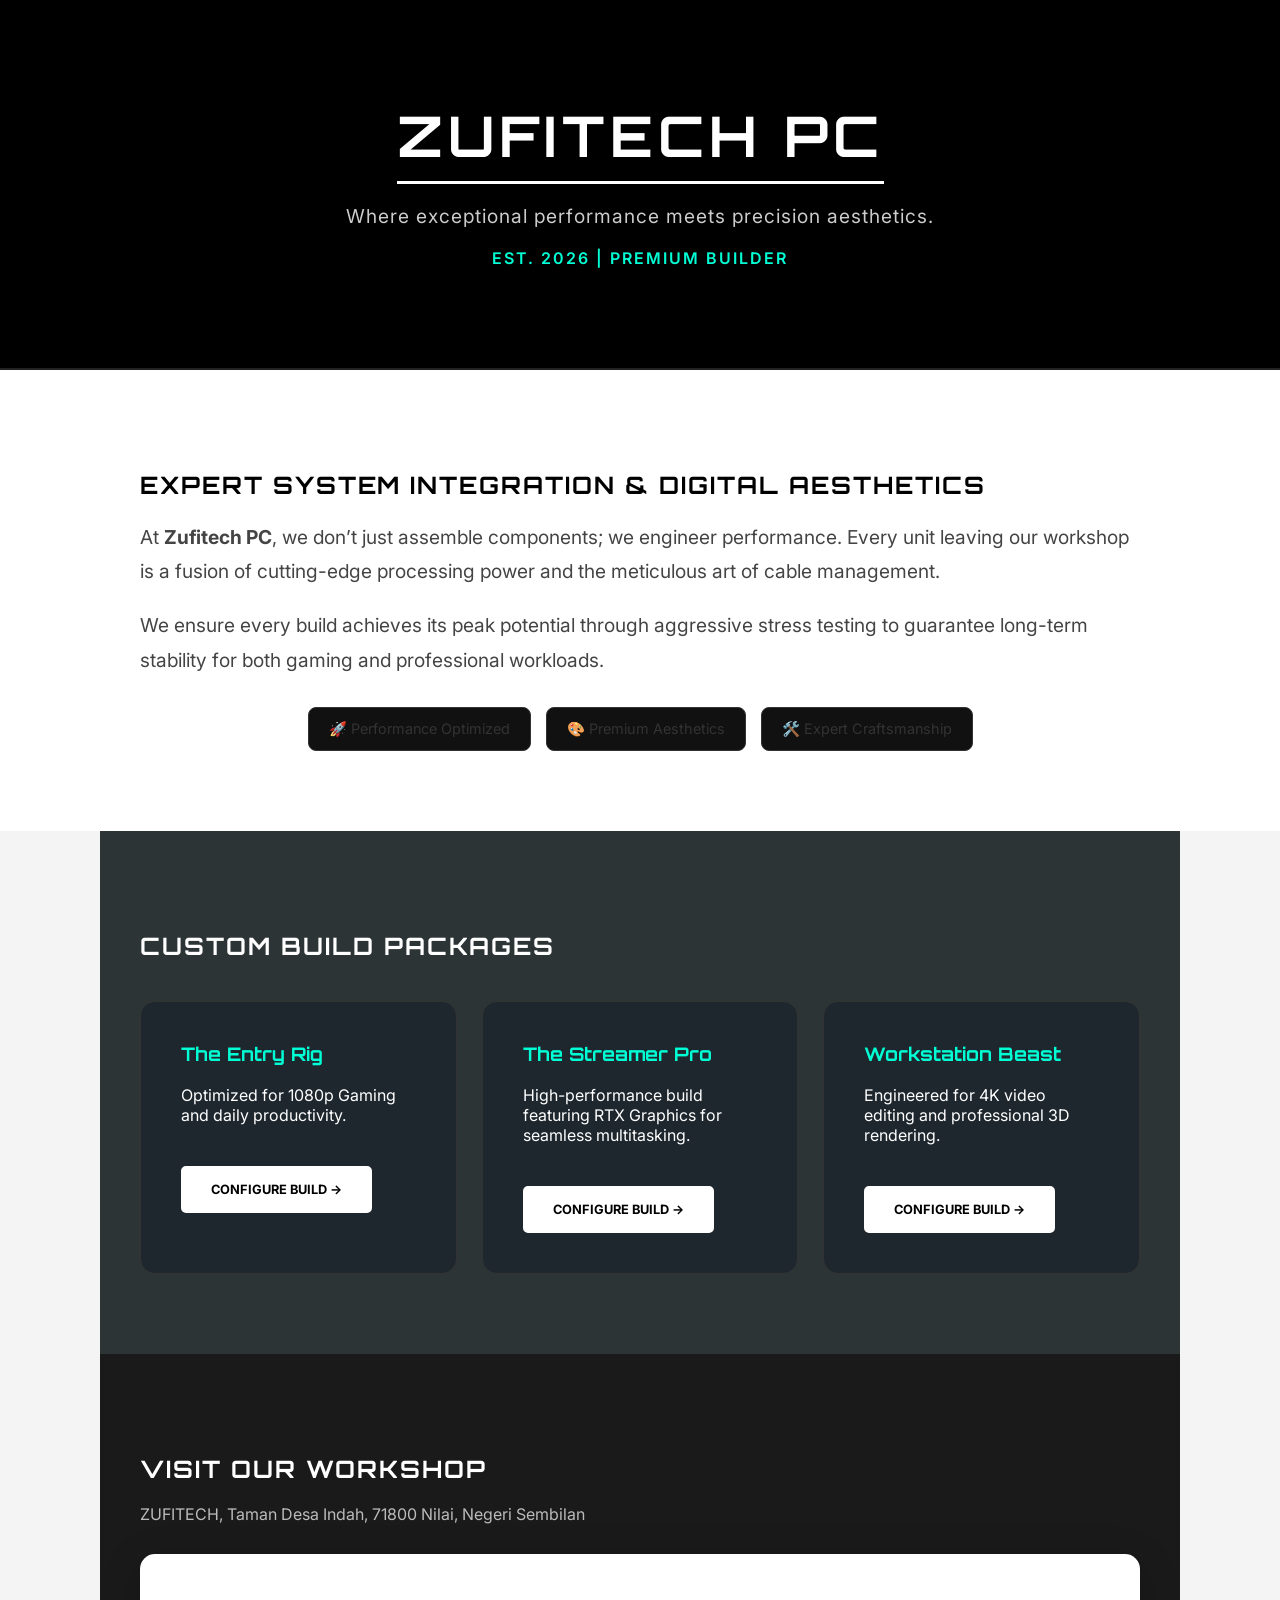
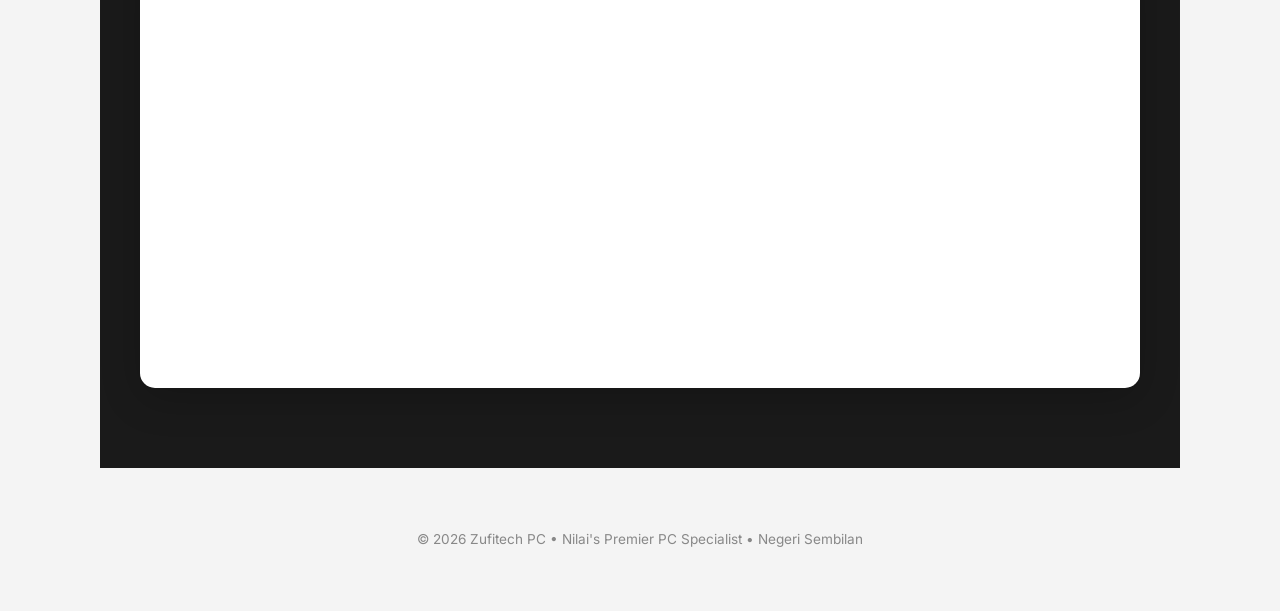
==== index.html @ d55a9007 "Add files via upload" ====
<!DOCTYPE html>
<html lang="en">
<head>
<meta charset="UTF-8">
<title>Zufitech PC | Expert System Integration</title>
<meta name="viewport" content="width=device-width, initial-scale=1.0">

<link href="https://fonts.googleapis.com/css2?family=Orbitron:wght@400;700&family=Inter:wght@300;400;600&display=swap" rel="stylesheet">

<style>
    /* --- CSS VARIABLES & BASE --- */
    :root {
        --primary: #00ffd5;
        --bg-dark: #0e0e0e;
        --card-bg: #1e272e;
        --text-light: #eaeaea;
    }

    body {
        margin: 0;
        font-family: 'Inter', sans-serif;
        background: #f4f4f4;
        color: #333;
        scroll-behavior: smooth;
    }

    /* --- HEADER (Premium Black) --- */
    header {
        background: #000;
        padding: 100px 20px;
        text-align: center;
        color: #fff;
        border-bottom: 2px solid #222;
    }

    header h1 {
        font-family: 'Orbitron', sans-serif;
        font-size: 3.5rem;
        letter-spacing: 5px;
        margin: 0;
        display: inline-block;
        border-bottom: 3px solid #fff;
        padding-bottom: 10px;
    }

    header p {
        font-size: 1.2rem;
        color: #ccc;
        margin: 20px 0;
        letter-spacing: 1px;
    }

    /* --- SECTION STYLING --- */
    section {
        max-width: 1000px;
        margin: 0 auto;
        padding: 80px 40px;
        background: #2d3436; 
        color: #fff;
    }

    .white-section {
        background: #fff;
        color: #333;
    }

    h2 {
        font-family: 'Orbitron', sans-serif;
        text-transform: uppercase;
        letter-spacing: 2px;
        color: inherit;
    }

    /* --- INTERACTIVE ELEMENTS (THE EFFECTS) --- */

    /* Package Cards */
    .package-grid {
        display: grid;
        grid-template-columns: repeat(auto-fit, minmax(280px, 1fr));
        gap: 25px;
        margin-top: 40px;
    }

    .package-card {
        background: var(--card-bg);
        padding: 40px;
        border-radius: 15px;
        border: 1px solid #333;
        cursor: pointer;
        transition: all 0.4s cubic-bezier(0.175, 0.885, 0.32, 1.275);
    }

    .package-card:hover {
        transform: translateY(-15px);
        border-color: var(--primary);
        box-shadow: 0 15px 30px rgba(0, 255, 213, 0.15);
    }

    .package-card:active {
        transform: scale(0.96);
    }

    .package-card h3 {
        font-family: 'Orbitron', sans-serif;
        color: var(--primary);
        margin-top: 0;
    }

    /* Professional Buttons */
    .btn-custom {
        display: inline-block;
        margin-top: 25px;
        background: #fff;
        color: #000;
        padding: 14px 28px;
        border-radius: 5px;
        text-decoration: none;
        font-weight: 700;
        text-transform: uppercase;
        font-size: 0.8rem;
        transition: all 0.3s ease;
        border: 2px solid #fff;
    }

    .btn-custom:hover {
        background: transparent;
        color: #fff;
        box-shadow: 0 0 15px rgba(255,255,255,0.4);
    }

    /* Feature Badges */
    .feature-badge {
        background: #111;
        padding: 12px 20px;
        border-radius: 8px;
        border: 1px solid #333;
        font-size: 0.9rem;
        transition: 0.3s;
    }

    .feature-badge:hover {
        border-color: var(--primary);
        color: var(--primary);
    }

    /* --- MAP CONTAINER --- */
    .map-container {
        background: #fff;
        padding: 15px;
        border-radius: 15px;
        margin-top: 30px;
        box-shadow: 0 10px 40px rgba(0,0,0,0.2);
        transition: 0.3s;
    }

    .map-container:hover {
        transform: scale(1.01);
    }

    footer {
        text-align: center;
        padding: 50px;
        background: #f4f4f4;
        color: #888;
        font-size: 0.85rem;
    }
</style>
</head>
<body>

    <header>
        <h1>ZUFITECH PC</h1>
        <p>Where exceptional performance meets precision aesthetics.</p>
        <div style="margin-top: 20px; font-weight: 600; letter-spacing: 2px; color: var(--primary);">
            EST. 2026 | PREMIUM BUILDER
        </div>
    </header>

    <div class="white-section">
        <section class="white-section">
            <h2 style="color: #000;">Expert System Integration & Digital Aesthetics</h2>
            <p style="font-size: 1.2rem; line-height: 1.8; color: #444;">
                At <strong>Zufitech PC</strong>, we don’t just assemble components; we engineer performance. 
                Every unit leaving our workshop is a fusion of cutting-edge processing power and the 
                meticulous art of cable management.
            </p>
            <p style="font-size: 1.2rem; line-height: 1.8; color: #444;">
                We ensure every build achieves its peak potential through aggressive stress testing 
                to guarantee long-term stability for both gaming and professional workloads.
            </p>
            
            <div style="display: flex; gap: 15px; margin-top: 30px; flex-wrap: wrap; justify-content: center;">
                <div class="feature-badge">🚀 Performance Optimized</div>
                <div class="feature-badge">🎨 Premium Aesthetics</div>
                <div class="feature-badge">🛠️ Expert Craftsmanship</div>
            </div>
        </section>
    </div>

    <section>
        <h2>Custom Build Packages</h2>
        <div class="package-grid">
            <div class="package-card">
                <h3>The Entry Rig</h3>
                <p>Optimized for 1080p Gaming and daily productivity.</p>
                <a href="#" class="btn-custom">Configure Build →</a>
            </div>
            <div class="package-card">
                <h3>The Streamer Pro</h3>
                <p>High-performance build featuring RTX Graphics for seamless multitasking.</p>
                <a href="#" class="btn-custom">Configure Build →</a>
            </div>
            <div class="package-card">
                <h3>Workstation Beast</h3>
                <p>Engineered for 4K video editing and professional 3D rendering.</p>
                <a href="#" class="btn-custom">Configure Build →</a>
            </div>
        </div>
    </section>

    <section id="location" style="background: #1a1a1a;">
        <h2>Visit Our Workshop</h2>
        <p style="color: #bbb;">ZUFITECH, Taman Desa Indah, 71800 Nilai, Negeri Sembilan</p>
        
        <div class="map-container">
    <iframe 
        class="map-frame"
        style="width: 100%; height: 400px; border:0; border-radius: 15px;"
        src="https://maps.google.com/maps?q=ZUFITECH%2C%20Taman%20Desa%20Indah%2C%2071800%20Nilai%2C%20Negeri%20Sembilan&t=&z=15&ie=UTF8&iwloc=&output=embed" 
        allowfullscreen="" 
        loading="lazy">
    </iframe>
</div>
    </section>

    <footer>
        <p>© 2026 Zufitech PC • Nilai's Premier PC Specialist • Negeri Sembilan</p>
    </footer>

</body>
</html>
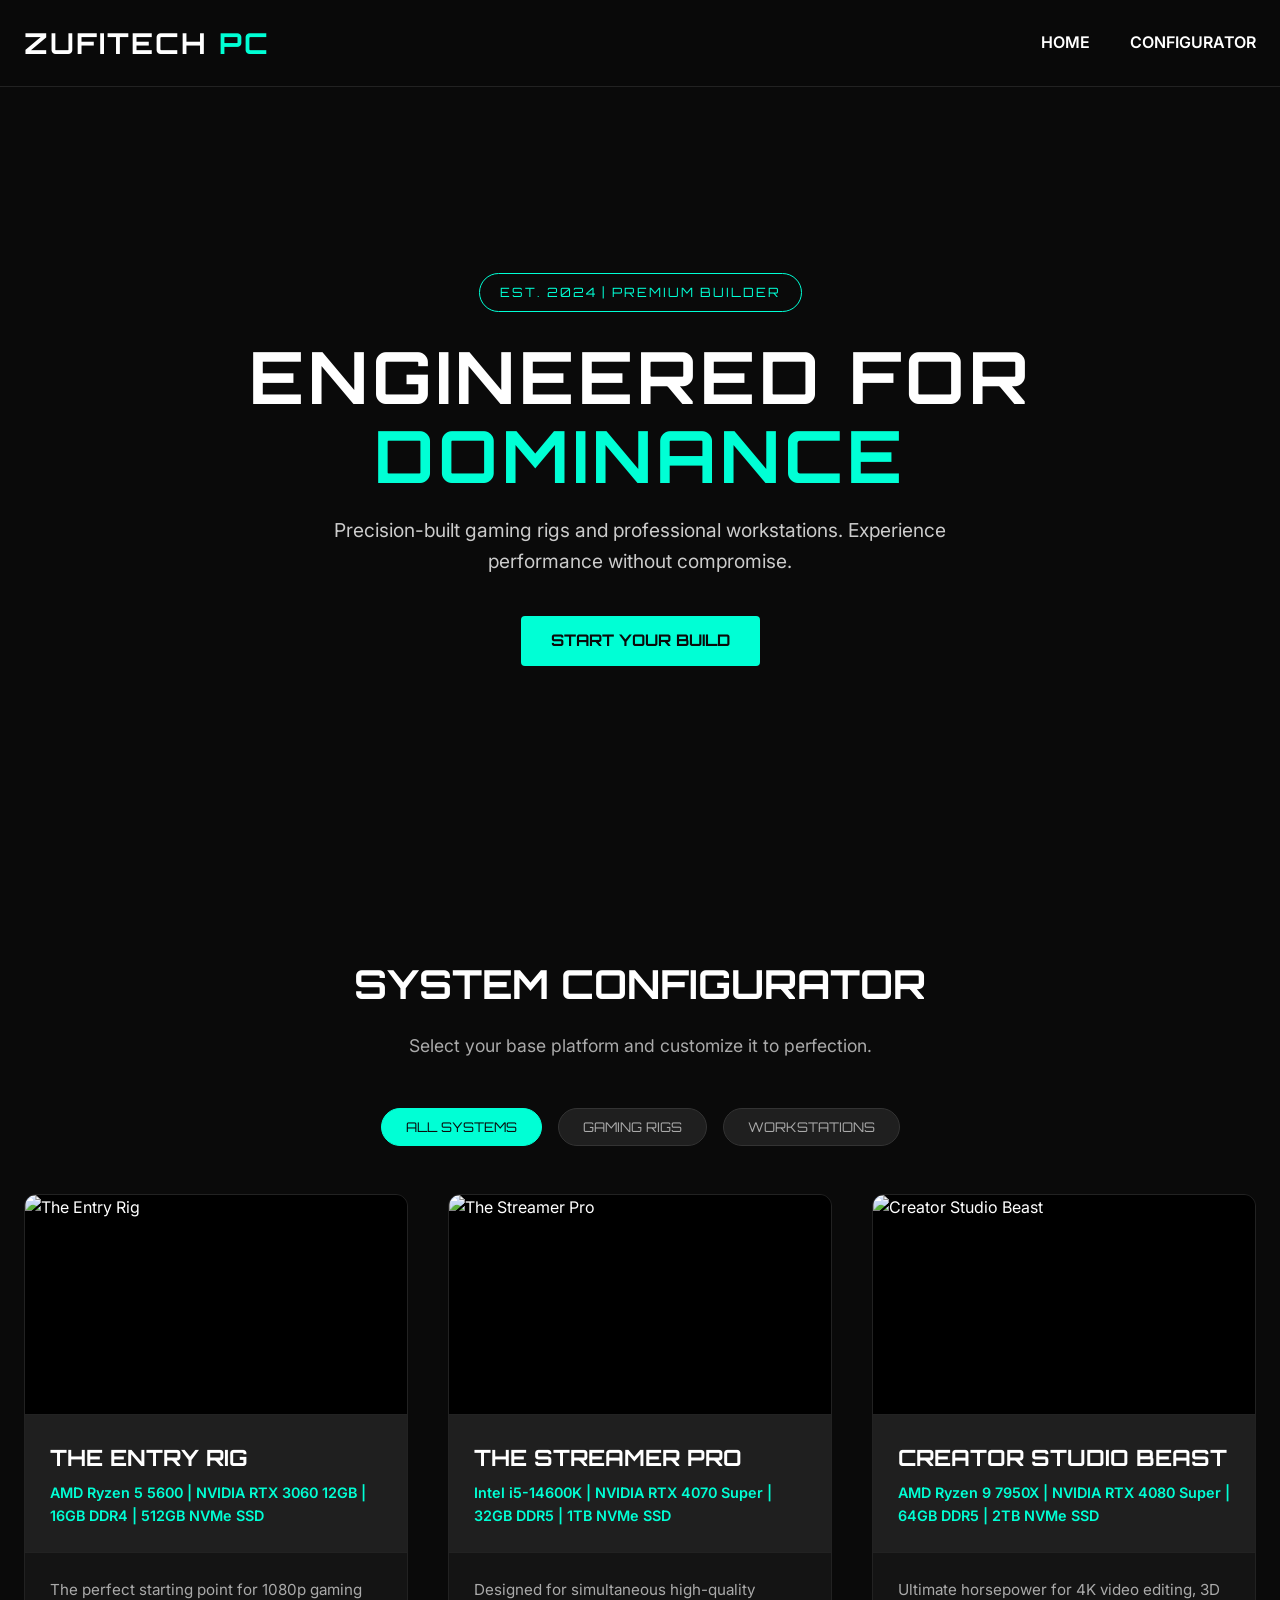
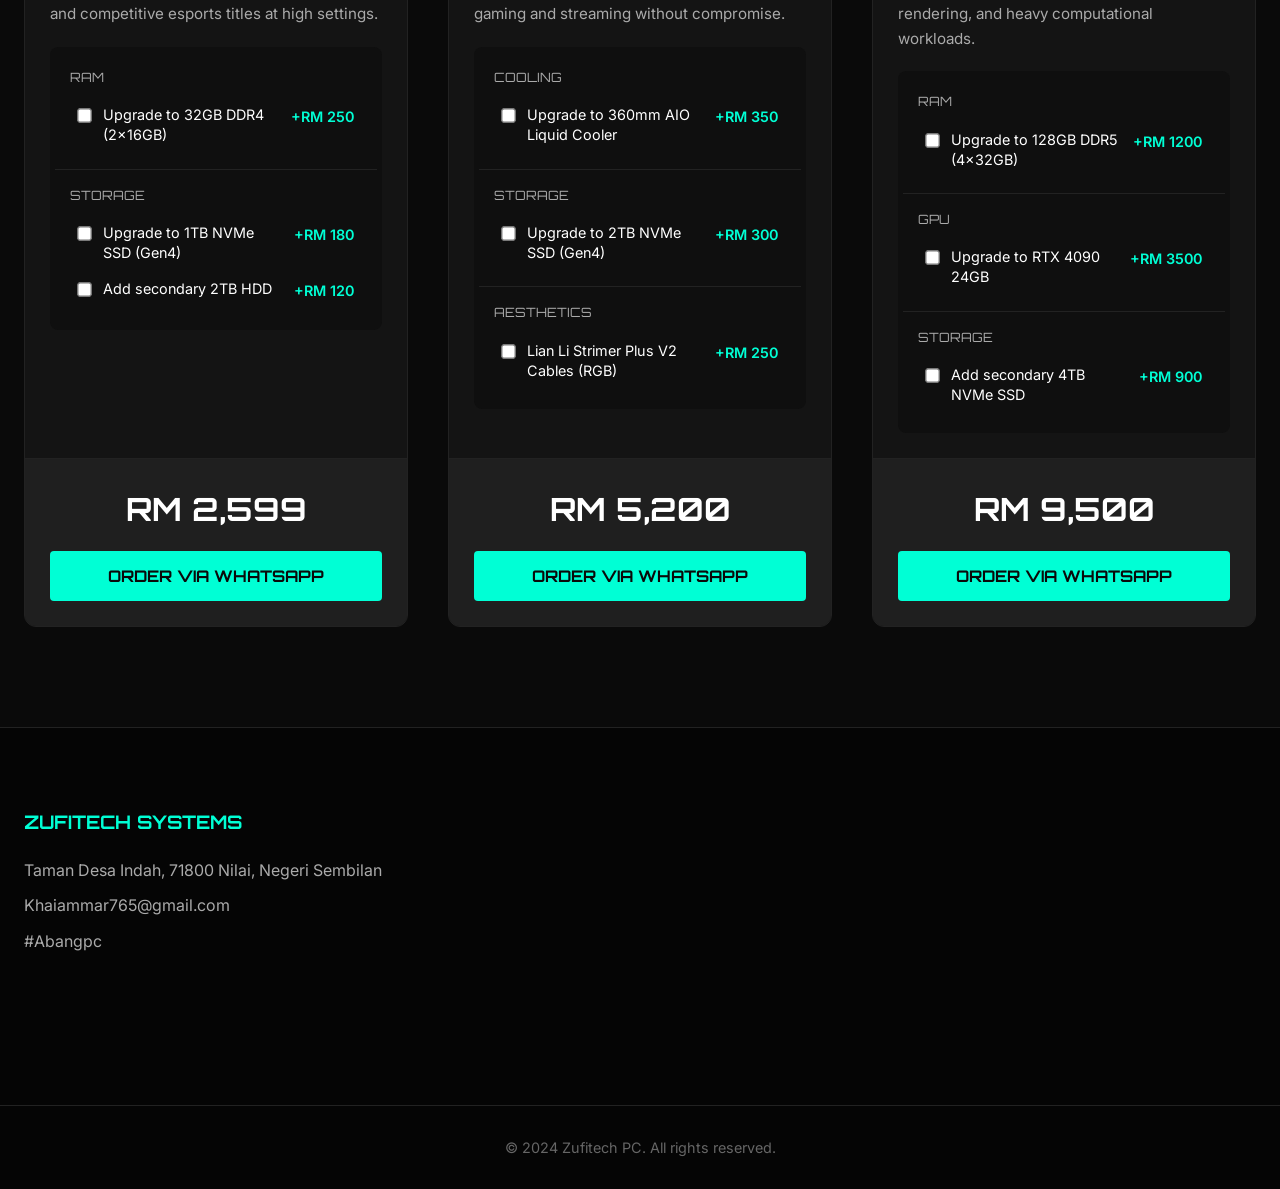
==== commit 169b6c49: "Add files via upload" ====
--- a/index.html
+++ b/index.html
@@ -1,241 +1,70 @@
 <!DOCTYPE html>
 <html lang="en">
 <head>
-<meta charset="UTF-8">
-<title>Zufitech PC | Expert System Integration</title>
-<meta name="viewport" content="width=device-width, initial-scale=1.0">
-
-<link href="https://fonts.googleapis.com/css2?family=Orbitron:wght@400;700&family=Inter:wght@300;400;600&display=swap" rel="stylesheet">
-
-<style>
-    /* --- CSS VARIABLES & BASE --- */
-    :root {
-        --primary: #00ffd5;
-        --bg-dark: #0e0e0e;
-        --card-bg: #1e272e;
-        --text-light: #eaeaea;
-    }
-
-    body {
-        margin: 0;
-        font-family: 'Inter', sans-serif;
-        background: #f4f4f4;
-        color: #333;
-        scroll-behavior: smooth;
-    }
-
-    /* --- HEADER (Premium Black) --- */
-    header {
-        background: #000;
-        padding: 100px 20px;
-        text-align: center;
-        color: #fff;
-        border-bottom: 2px solid #222;
-    }
-
-    header h1 {
-        font-family: 'Orbitron', sans-serif;
-        font-size: 3.5rem;
-        letter-spacing: 5px;
-        margin: 0;
-        display: inline-block;
-        border-bottom: 3px solid #fff;
-        padding-bottom: 10px;
-    }
-
-    header p {
-        font-size: 1.2rem;
-        color: #ccc;
-        margin: 20px 0;
-        letter-spacing: 1px;
-    }
-
-    /* --- SECTION STYLING --- */
-    section {
-        max-width: 1000px;
-        margin: 0 auto;
-        padding: 80px 40px;
-        background: #2d3436; 
-        color: #fff;
-    }
-
-    .white-section {
-        background: #fff;
-        color: #333;
-    }
-
-    h2 {
-        font-family: 'Orbitron', sans-serif;
-        text-transform: uppercase;
-        letter-spacing: 2px;
-        color: inherit;
-    }
-
-    /* --- INTERACTIVE ELEMENTS (THE EFFECTS) --- */
-
-    /* Package Cards */
-    .package-grid {
-        display: grid;
-        grid-template-columns: repeat(auto-fit, minmax(280px, 1fr));
-        gap: 25px;
-        margin-top: 40px;
-    }
-
-    .package-card {
-        background: var(--card-bg);
-        padding: 40px;
-        border-radius: 15px;
-        border: 1px solid #333;
-        cursor: pointer;
-        transition: all 0.4s cubic-bezier(0.175, 0.885, 0.32, 1.275);
-    }
-
-    .package-card:hover {
-        transform: translateY(-15px);
-        border-color: var(--primary);
-        box-shadow: 0 15px 30px rgba(0, 255, 213, 0.15);
-    }
-
-    .package-card:active {
-        transform: scale(0.96);
-    }
-
-    .package-card h3 {
-        font-family: 'Orbitron', sans-serif;
-        color: var(--primary);
-        margin-top: 0;
-    }
-
-    /* Professional Buttons */
-    .btn-custom {
-        display: inline-block;
-        margin-top: 25px;
-        background: #fff;
-        color: #000;
-        padding: 14px 28px;
-        border-radius: 5px;
-        text-decoration: none;
-        font-weight: 700;
-        text-transform: uppercase;
-        font-size: 0.8rem;
-        transition: all 0.3s ease;
-        border: 2px solid #fff;
-    }
-
-    .btn-custom:hover {
-        background: transparent;
-        color: #fff;
-        box-shadow: 0 0 15px rgba(255,255,255,0.4);
-    }
-
-    /* Feature Badges */
-    .feature-badge {
-        background: #111;
-        padding: 12px 20px;
-        border-radius: 8px;
-        border: 1px solid #333;
-        font-size: 0.9rem;
-        transition: 0.3s;
-    }
-
-    .feature-badge:hover {
-        border-color: var(--primary);
-        color: var(--primary);
-    }
-
-    /* --- MAP CONTAINER --- */
-    .map-container {
-        background: #fff;
-        padding: 15px;
-        border-radius: 15px;
-        margin-top: 30px;
-        box-shadow: 0 10px 40px rgba(0,0,0,0.2);
-        transition: 0.3s;
-    }
-
-    .map-container:hover {
-        transform: scale(1.01);
-    }
-
-    footer {
-        text-align: center;
-        padding: 50px;
-        background: #f4f4f4;
-        color: #888;
-        font-size: 0.85rem;
-    }
-</style>
+    <meta charset="UTF-8">
+    <meta name="viewport" content="width=device-width, initial-scale=1.0">
+    <title>ZUFITECH | Premium Custom PC Integrator</title>
+    <link href="https://fonts.googleapis.com/css2?family=Orbitron:wght@500;700&family=Inter:wght@300;400;600;700&display=swap" rel="stylesheet">
+    <link rel="stylesheet" href="style.css">
 </head>
 <body>
 
-    <header>
-        <h1>ZUFITECH PC</h1>
-        <p>Where exceptional performance meets precision aesthetics.</p>
-        <div style="margin-top: 20px; font-weight: 600; letter-spacing: 2px; color: var(--primary);">
-            EST. 2026 | PREMIUM BUILDER
+    <nav class="navbar">
+        <div class="container nav-container">
+            <div class="logo">ZUFITECH <span class="highlight">PC</span></div>
+            <ul class="nav-links">
+                <li><a href="#hero">Home</a></li>
+                <li><a href="#configurator">Configurator</a></li>
+            </ul>
+        </div>
+    </nav>
+
+    <header id="hero" class="hero-section">
+        <div class="hero-overlay"></div> <div class="container hero-content">
+            <div class="hero-badge">EST. 2024 | PREMIUM BUILDER</div>
+            <h1>ENGINEERED FOR <span class="highlight">DOMINANCE</span></h1>
+            <p class="hero-subtitle">Precision-built gaming rigs and professional workstations. Experience performance without compromise.</p>
+            <a href="#configurator" class="btn btn-primary nav-btn">START YOUR BUILD</a>
         </div>
     </header>
 
-    <div class="white-section">
-        <section class="white-section">
-            <h2 style="color: #000;">Expert System Integration & Digital Aesthetics</h2>
-            <p style="font-size: 1.2rem; line-height: 1.8; color: #444;">
-                At <strong>Zufitech PC</strong>, we don’t just assemble components; we engineer performance. 
-                Every unit leaving our workshop is a fusion of cutting-edge processing power and the 
-                meticulous art of cable management.
-            </p>
-            <p style="font-size: 1.2rem; line-height: 1.8; color: #444;">
-                We ensure every build achieves its peak potential through aggressive stress testing 
-                to guarantee long-term stability for both gaming and professional workloads.
-            </p>
+    <main id="configurator" class="section-padding">
+        <div class="container">
+            <div class="section-header">
+                <h2>SYSTEM CONFIGURATOR</h2>
+                <p>Select your base platform and customize it to perfection.</p>
+            </div>
+
+            <div class="filter-container">
+                <button class="filter-btn active" data-filter="all">ALL SYSTEMS</button>
+                <button class="filter-btn" data-filter="gaming">GAMING RIGS</button>
+                <button class="filter-btn" data-filter="workstation">WORKSTATIONS</button>
+            </div>
             
-            <div style="display: flex; gap: 15px; margin-top: 30px; flex-wrap: wrap; justify-content: center;">
-                <div class="feature-badge">🚀 Performance Optimized</div>
-                <div class="feature-badge">🎨 Premium Aesthetics</div>
-                <div class="feature-badge">🛠️ Expert Craftsmanship</div>
-            </div>
-        </section>
-    </div>
-
-    <section>
-        <h2>Custom Build Packages</h2>
-        <div class="package-grid">
-            <div class="package-card">
-                <h3>The Entry Rig</h3>
-                <p>Optimized for 1080p Gaming and daily productivity.</p>
-                <a href="#" class="btn-custom">Configure Build →</a>
-            </div>
-            <div class="package-card">
-                <h3>The Streamer Pro</h3>
-                <p>High-performance build featuring RTX Graphics for seamless multitasking.</p>
-                <a href="#" class="btn-custom">Configure Build →</a>
-            </div>
-            <div class="package-card">
-                <h3>Workstation Beast</h3>
-                <p>Engineered for 4K video editing and professional 3D rendering.</p>
-                <a href="#" class="btn-custom">Configure Build →</a>
+            <div id="product-grid" class="grid-layout">
+                <p>Loading configurations...</p>
             </div>
         </div>
-    </section>
+    </main>
 
-    <section id="location" style="background: #1a1a1a;">
-        <h2>Visit Our Workshop</h2>
-        <p style="color: #bbb;">ZUFITECH, Taman Desa Indah, 71800 Nilai, Negeri Sembilan</p>
-        
-        <div class="map-container">
-    <iframe 
-        class="map-frame"
-        style="width: 100%; height: 400px; border:0; border-radius: 15px;"
-        src="https://maps.google.com/maps?q=ZUFITECH%2C%20Taman%20Desa%20Indah%2C%2071800%20Nilai%2C%20Negeri%20Sembilan&t=&z=15&ie=UTF8&iwloc=&output=embed" 
-        allowfullscreen="" 
-        loading="lazy">
-    </iframe>
-</div>
-    </section>
-
-    <footer>
-        <p>© 2026 Zufitech PC • Nilai's Premier PC Specialist • Negeri Sembilan</p>
+    <footer id="location" class="footer-section">
+        <div class="container footer-content">
+            <div class="footer-info">
+                <h3>ZUFITECH SYSTEMS</h3>
+                <p>Taman Desa Indah, 71800 Nilai, Negeri Sembilan</p>
+                <p>Khaiammar765@gmail.com</p>
+                <p>#Abangpc</p>
+            </div>
+            <div class="footer-map">
+                 <iframe src="https://www.google.com/maps/embed?pb=!1m18!1m12!1m3!1d3984.636070006387!2d101.7913333758956!3d2.862722354522377!2m3!1f0!2f0!3f0!3m2!1i1024!2i768!4f13.1!3m3!1m2!1s0x31cdc96b53756f87%3A0x848755e68c3166d6!2sTaman%20Desa%20Indah%2C%2071800%20Nilai%2C%20Negeri%20Sembilan!5e0!3m2!1sen!2smy!4v1708740000000!5m2!1sen!2smy" width="100%" height="250" style="border:0; border-radius: 12px;" allowfullscreen="" loading="lazy"></iframe>
+            </div>
+        </div>
+        <div class="copyright">
+            <p>© 2024 Zufitech PC. All rights reserved.</p>
+        </div>
     </footer>
 
+    <script src="data.js"></script>
+    <script src="script.js"></script>
 </body>
 </html>
--- a/style.css
+++ b/style.css
@@ -0,0 +1,148 @@
+/* --- CSS VARIABLES (Global Settings) --- */
+:root {
+    --primary: #00ffd5; /* Cyan neon */
+    --primary-dark: #00ccaa;
+    --bg-dark: #0a0a0a; /* Latar belakang utama */
+    --bg-card: #141414; /* Latar belakang kad */
+    --bg-secondary: #1f1f1f;
+    --text-light: #ffffff;
+    --text-dim: #aaaaaa;
+    --font-tech: 'Orbitron', sans-serif;
+    --font-body: 'Inter', sans-serif;
+    --section-spacing: 100px;
+}
+
+/* --- RESET & BASE STYLES --- */
+* { margin: 0; padding: 0; box-sizing: border-box; scroll-behavior: smooth; }
+body { background-color: var(--bg-dark); color: var(--text-light); font-family: var(--font-body); line-height: 1.6; }
+h1, h2, h3 { font-family: var(--font-tech); text-transform: uppercase; }
+.highlight { color: var(--primary); }
+.container { max-width: 1280px; margin: 0 auto; padding: 0 24px; }
+.section-padding { padding: var(--section-spacing) 0; }
+
+/* --- NAVBAR --- */
+.navbar { 
+    background: rgba(10, 10, 10, 0.95); 
+    backdrop-filter: blur(10px); 
+    position: sticky; 
+    top: 0; 
+    z-index: 1000; /* Tinggikan z-index supaya dia tak tertutup dengan benda lain */
+    border-bottom: 1px solid #222; 
+    padding: 20px 0; 
+}
+.nav-container { display: flex; justify-content: space-between; align-items: center; }
+.logo { font-family: var(--font-tech); font-size: 1.8rem; font-weight: 700; letter-spacing: 2px; }
+.nav-links { display: flex; list-style: none; gap: 2.5rem; }
+.nav-links a { color: var(--text-light); text-decoration: none; font-weight: 600; font-size: 1rem; transition: 0.3s; text-transform: uppercase;}
+.nav-links a:hover { color: var(--primary); }
+
+/* --- HERO SECTION --- */
+.hero-section {
+    position: relative;
+    height: 85vh; /* Tinggi skrin */
+    min-height: 500px;
+    display: flex; 
+    flex-direction: column;
+    justify-content: center; /* Pastikan dia betul-betul center tengah */
+    align-items: center; 
+    text-align: center;
+    /* Link gambar background yang SAH dan dijamin load */
+    background-image: url('https://images.unsplash.com/photo-1616588589676-62b3bd4ff6d2?auto=format&fit=crop&q=80&w=2000');
+    background-size: cover; 
+    background-position: center;
+    background-attachment: fixed; /* Efek parallax sikit bila scroll */
+}
+
+.hero-overlay {
+    position: absolute;
+    top: 0; left: 0; width: 100%; height: 100%;
+    background: linear-gradient(to bottom, rgba(10,10,10,0.4), var(--bg-dark)); /* Gelapkan sikit bawah dia */
+    z-index: 1;
+}
+
+.hero-content {
+    position: relative;
+    z-index: 2; /* Pastikan tulisan duduk atas overlay */
+    padding: 0 20px;
+}
+
+.hero-badge {
+    display: inline-block;
+    border: 1px solid var(--primary);
+    color: var(--primary);
+    padding: 8px 20px;
+    font-size: 0.8rem;
+    font-family: var(--font-tech);
+    letter-spacing: 2px;
+    margin-bottom: 25px;
+    border-radius: 50px;
+}
+
+.hero-content h1 { font-size: 4.5rem; letter-spacing: 4px; margin-bottom: 20px; line-height: 1.1; }
+.hero-subtitle { font-size: 1.2rem; color: #ccc; max-width: 700px; margin: 0 auto 40px; }
+/* --- BUTTONS --- */
+.btn { padding: 12px 30px; border-radius: 4px; font-family: var(--font-tech); font-weight: 700; cursor: pointer; transition: all 0.3s ease; border: none; text-decoration: none; display: inline-block; }
+.btn-primary { background: var(--primary); color: var(--bg-dark); }
+.btn-primary:hover { background: var(--text-light); box-shadow: 0 0 20px rgba(0, 255, 213, 0.4); }
+.btn-full { width: 100%;text-align: center; font-size: 1rem; padding: 15px;}
+
+/* --- CONFIGURATOR SECTION --- */
+.section-header { text-align: center; margin-bottom: 3rem; }
+.section-header h2 { font-size: 2.5rem; margin-bottom: 1rem; }
+.section-header p { color: var(--text-dim); font-size: 1.1rem; }
+
+/* Filters */
+.filter-container { display: flex; justify-content: center; gap: 1rem; margin-bottom: 3rem; flex-wrap: wrap; }
+.filter-btn { background: var(--bg-secondary); color: var(--text-dim); border: 1px solid #333; padding: 10px 24px; border-radius: 50px; font-family: var(--font-tech); cursor: pointer; transition: 0.3s; }
+.filter-btn:hover, .filter-btn.active { background: var(--primary); color: var(--bg-dark); border-color: var(--primary); }
+
+/* Product Grid */
+.grid-layout { display: grid; grid-template-columns: repeat(auto-fit, minmax(380px, 1fr)); gap: 40px; }
+
+/* PC Card Styles (Professional Look) */
+.pc-card { background: var(--bg-card); border: 1px solid #222; border-radius: 12px; overflow: hidden; transition: 0.4s cubic-bezier(0.175, 0.885, 0.32, 1.275); display: flex; flex-direction: column; }
+.pc-card:hover { border-color: var(--primary); transform: translateY(-8px); box-shadow: 0 15px 40px rgba(0, 0, 0, 0.5); }
+
+/* --- TAMBAH KOD INI DI BAWAHNYA --- */
+.card-image {
+    width: 100%;
+    height: 220px; /* Ketinggian tetap supaya semua kad sama tinggi */
+    object-fit: cover; /* Pastikan gambar tidak 'penyek' */
+    border-bottom: 1px solid #222;
+    background-color: #000; /* Placeholder color loading */
+}
+.card-header { padding: 25px; background: var(--bg-secondary); border-bottom: 1px solid #222; }
+.card-header h3 { font-size: 1.4rem; margin-bottom: 5px; }
+.specs-preview { color: var(--primary); font-size: 0.9rem; font-weight: 600; }
+
+.card-body { padding: 25px; flex-grow: 1; }
+.description { color: var(--text-dim); font-size: 0.95rem; margin-bottom: 20px; }
+
+/* Configurator Menu Styles */
+.config-menu { background: #0f0f0f; border-radius: 8px; padding: 5px; }
+.config-group { border-bottom: 1px solid #222; padding: 15px; }
+.config-group:last-child { border-bottom: none; }
+.group-title { font-family: var(--font-tech); font-size: 0.8rem; color: var(--text-dim); margin-bottom: 10px; display: block; }
+
+.upgrade-option { display: flex; align-items: flex-start; gap: 12px; padding: 8px; border-radius: 6px; cursor: pointer; transition: 0.2s; }
+.upgrade-option:hover { background: #1a1a1a; }
+.upgrade-option input[type="checkbox"] { accent-color: var(--primary); margin-top: 4px; transform: scale(1.1); }
+.opt-label { flex-grow: 1; font-size: 0.9rem; line-height: 1.4; }
+.opt-price { color: var(--primary); font-weight: 600; font-size: 0.9rem; white-space: nowrap;}
+
+.card-footer { padding: 25px; background: var(--bg-secondary); border-top: 1px solid #222; }
+.price-display { font-size: 2rem; font-family: var(--font-tech); font-weight: 700; margin-bottom: 15px; text-align: center; display: block; }
+
+/* --- FOOTER --- */
+.footer-section { background: #050505; padding: 80px 0 30px; border-top: 1px solid #222; }
+.footer-content { display: grid; grid-template-columns: 1fr 1fr; gap: 40px; margin-bottom: 40px; }
+.footer-info h3 { color: var(--primary); margin-bottom: 20px; }
+.footer-info p { color: var(--text-dim); margin-bottom: 10px; }
+.copyright { text-align: center; color: #666; font-size: 0.9rem; padding-top: 30px; border-top: 1px solid #222; }
+
+/* Responsive Adjustments */
+@media (max-width: 768px) {
+    .hero-content h1 { font-size: 2.5rem; }
+    .grid-layout { grid-template-columns: 1fr; }
+    .footer-content { grid-template-columns: 1fr; }
+}
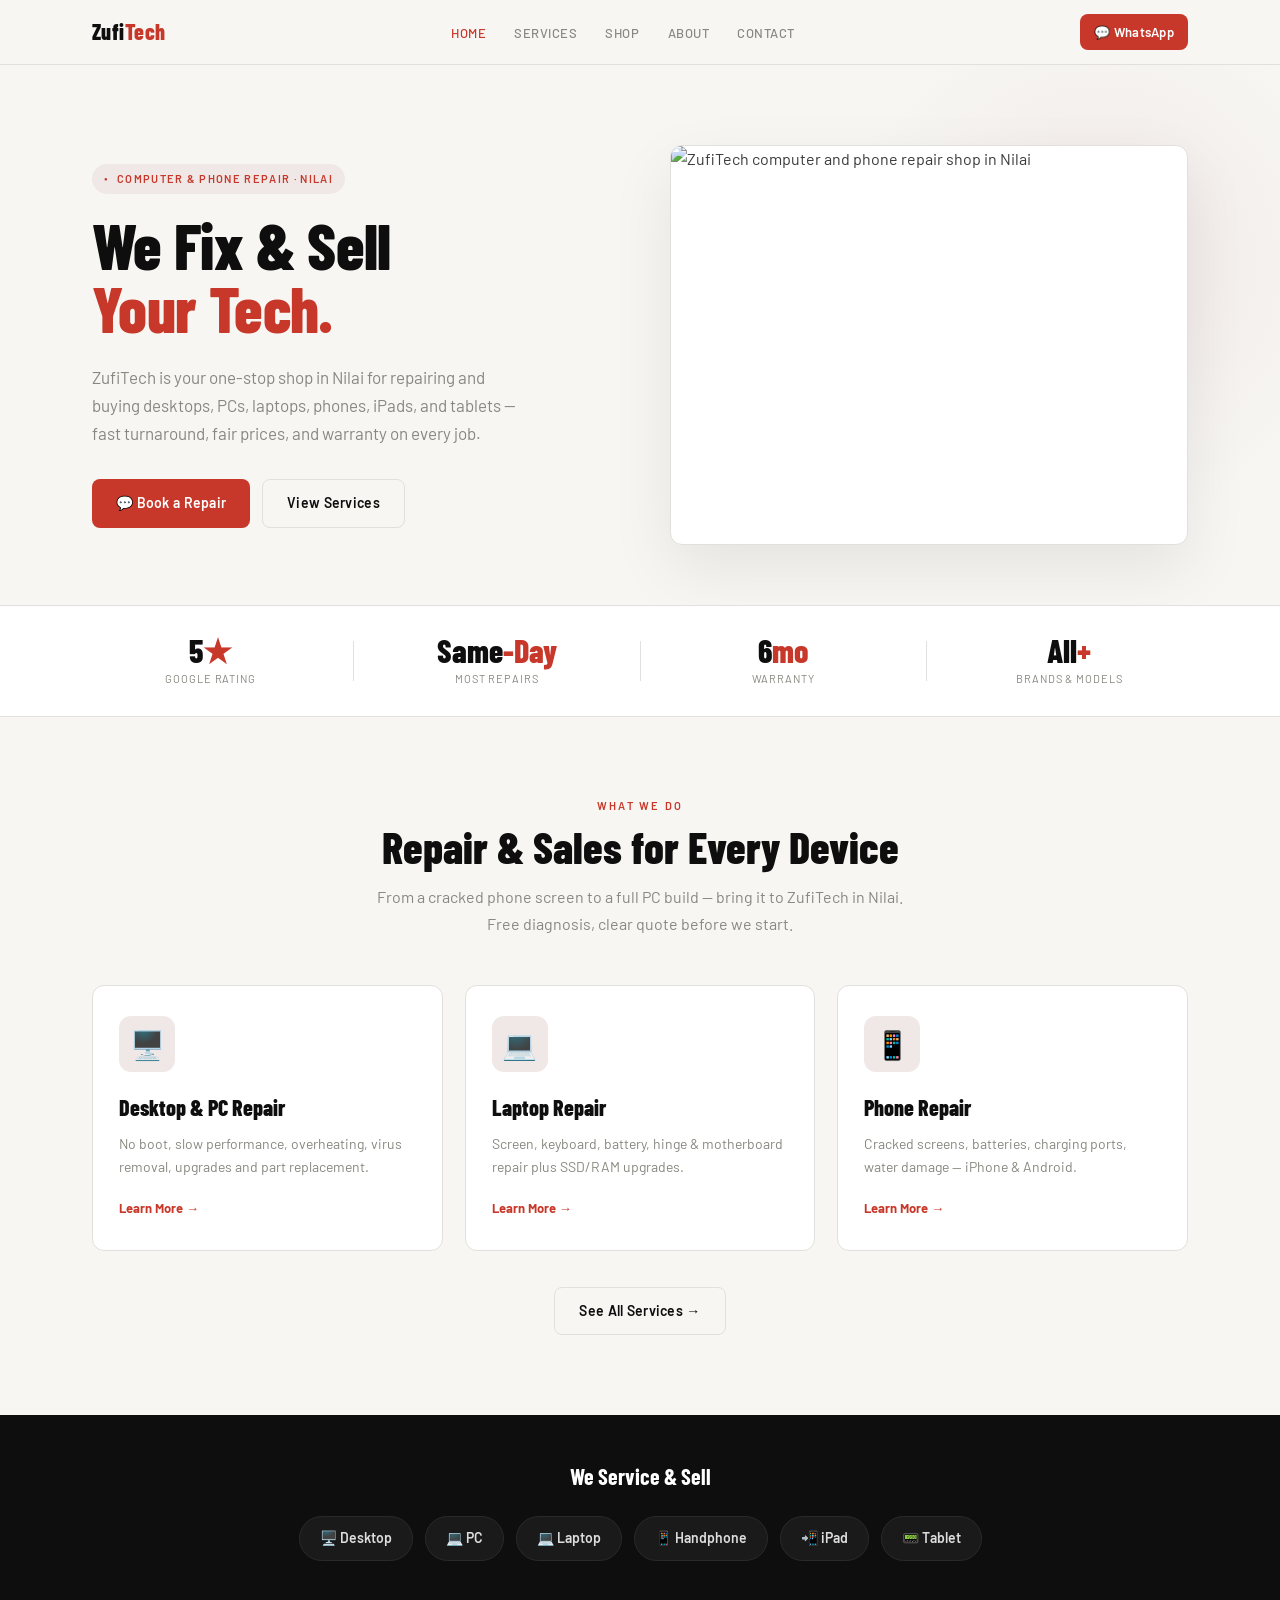
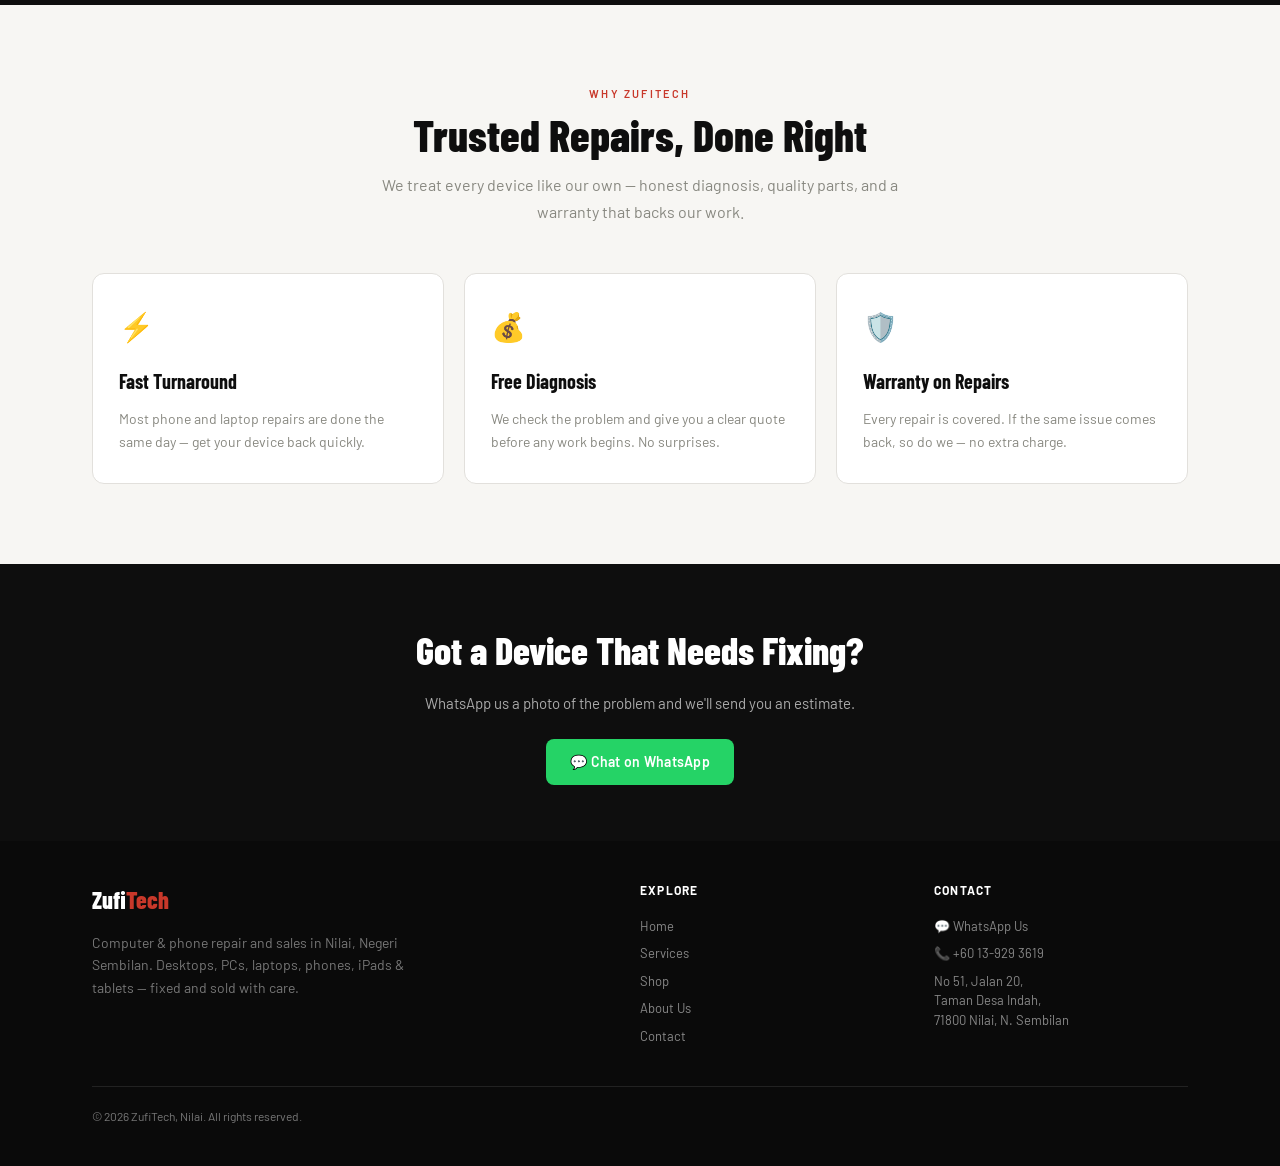
==== commit 24c56442: "Add files via upload" ====
--- a/index.html
+++ b/index.html
@@ -1,70 +1,210 @@
-<!DOCTYPE html>
-<html lang="en">
-<head>
-    <meta charset="UTF-8">
-    <meta name="viewport" content="width=device-width, initial-scale=1.0">
-    <title>ZUFITECH | Premium Custom PC Integrator</title>
-    <link href="https://fonts.googleapis.com/css2?family=Orbitron:wght@500;700&family=Inter:wght@300;400;600;700&display=swap" rel="stylesheet">
-    <link rel="stylesheet" href="style.css">
-</head>
-<body>
-
-    <nav class="navbar">
-        <div class="container nav-container">
-            <div class="logo">ZUFITECH <span class="highlight">PC</span></div>
-            <ul class="nav-links">
-                <li><a href="#hero">Home</a></li>
-                <li><a href="#configurator">Configurator</a></li>
-            </ul>
-        </div>
-    </nav>
-
-    <header id="hero" class="hero-section">
-        <div class="hero-overlay"></div> <div class="container hero-content">
-            <div class="hero-badge">EST. 2024 | PREMIUM BUILDER</div>
-            <h1>ENGINEERED FOR <span class="highlight">DOMINANCE</span></h1>
-            <p class="hero-subtitle">Precision-built gaming rigs and professional workstations. Experience performance without compromise.</p>
-            <a href="#configurator" class="btn btn-primary nav-btn">START YOUR BUILD</a>
-        </div>
-    </header>
-
-    <main id="configurator" class="section-padding">
-        <div class="container">
-            <div class="section-header">
-                <h2>SYSTEM CONFIGURATOR</h2>
-                <p>Select your base platform and customize it to perfection.</p>
-            </div>
-
-            <div class="filter-container">
-                <button class="filter-btn active" data-filter="all">ALL SYSTEMS</button>
-                <button class="filter-btn" data-filter="gaming">GAMING RIGS</button>
-                <button class="filter-btn" data-filter="workstation">WORKSTATIONS</button>
-            </div>
-            
-            <div id="product-grid" class="grid-layout">
-                <p>Loading configurations...</p>
-            </div>
-        </div>
-    </main>
-
-    <footer id="location" class="footer-section">
-        <div class="container footer-content">
-            <div class="footer-info">
-                <h3>ZUFITECH SYSTEMS</h3>
-                <p>Taman Desa Indah, 71800 Nilai, Negeri Sembilan</p>
-                <p>Khaiammar765@gmail.com</p>
-                <p>#Abangpc</p>
-            </div>
-            <div class="footer-map">
-                 <iframe src="https://www.google.com/maps/embed?pb=!1m18!1m12!1m3!1d3984.636070006387!2d101.7913333758956!3d2.862722354522377!2m3!1f0!2f0!3f0!3m2!1i1024!2i768!4f13.1!3m3!1m2!1s0x31cdc96b53756f87%3A0x848755e68c3166d6!2sTaman%20Desa%20Indah%2C%2071800%20Nilai%2C%20Negeri%20Sembilan!5e0!3m2!1sen!2smy!4v1708740000000!5m2!1sen!2smy" width="100%" height="250" style="border:0; border-radius: 12px;" allowfullscreen="" loading="lazy"></iframe>
-            </div>
-        </div>
-        <div class="copyright">
-            <p>© 2024 Zufitech PC. All rights reserved.</p>
-        </div>
-    </footer>
-
-    <script src="data.js"></script>
-    <script src="script.js"></script>
-</body>
-</html>+<!DOCTYPE html>
+<html lang="en">
+<head>
+  <meta charset="UTF-8" />
+  <meta name="viewport" content="width=device-width, initial-scale=1.0" />
+
+  <title>ZufiTech Nilai — Computer, Laptop &amp; Phone Repair &amp; Sales</title>
+  <meta name="description" content="ZufiTech is a one-stop computer &amp; phone shop in Nilai, Negeri Sembilan. We repair and sell desktops, PCs, laptops, phones, iPads and tablets — fast, reliable and warrantied." />
+  <meta name="keywords" content="repair pc nilai, repair laptop nilai, repair phone nilai, baiki komputer nilai, baiki laptop nilai, computer shop nilai, phone repair nilai, ipad repair, tablet repair, zufitech nilai" />
+  <link rel="canonical" href="https://zufitech.com.my/" />
+
+  <meta property="og:type" content="website" />
+  <meta property="og:title" content="ZufiTech Nilai — Computer, Laptop &amp; Phone Repair &amp; Sales" />
+  <meta property="og:description" content="Repair &amp; buy desktops, PCs, laptops, phones, iPads &amp; tablets in Nilai, Negeri Sembilan." />
+  <meta property="og:url" content="https://zufitech.com.my/" />
+  <meta property="og:image" content="https://zufitech.com.my/og-image.jpg" />
+  <meta name="twitter:card" content="summary_large_image" />
+
+  <link rel="preconnect" href="https://fonts.googleapis.com" />
+  <link href="https://fonts.googleapis.com/css2?family=Barlow:wght@300;400;500;600;700&family=Barlow+Condensed:wght@600;700;800&display=swap" rel="stylesheet" />
+  <link rel="stylesheet" href="styles.css" />
+
+  <script type="application/ld+json">
+  {
+    "@context": "https://schema.org",
+    "@type": ["LocalBusiness", "ElectronicsStore"],
+    "@id": "https://zufitech.com.my/#business",
+    "name": "ZufiTech",
+    "url": "https://zufitech.com.my/",
+    "image": "https://zufitech.com.my/og-image.jpg",
+    "telephone": "+60139293619",
+    "priceRange": "RM",
+    "description": "One-stop computer & phone shop in Nilai. We repair and sell desktops, PCs, laptops, phones, iPads and tablets.",
+    "address": {
+      "@type": "PostalAddress",
+      "streetAddress": "No 51, Jalan 20, Taman Desa Indah",
+      "addressLocality": "Nilai",
+      "addressRegion": "Negeri Sembilan",
+      "postalCode": "71800",
+      "addressCountry": "MY"
+    },
+    "areaServed": { "@type": "City", "name": "Nilai" },
+    "openingHoursSpecification": [{
+      "@type": "OpeningHoursSpecification",
+      "dayOfWeek": ["Monday","Tuesday","Wednesday","Thursday","Friday","Saturday"],
+      "opens": "10:00",
+      "closes": "18:00"
+    }]
+  }
+  </script>
+</head>
+<body>
+  <nav class="public-nav">
+    <div class="nav-inner">
+      <a href="index.html" class="nav-logo">Zufi<span>Tech</span></a>
+      <ul class="nav-links">
+        <li><a href="index.html" class="active">Home</a></li>
+        <li><a href="services.html">Services</a></li>
+        <li><a href="shop.html">Shop</a></li>
+        <li><a href="about.html">About</a></li>
+        <li><a href="contact.html">Contact</a></li>
+      </ul>
+      <a href="https://wa.me/60139293619" target="_blank" rel="noopener" class="btn btn-primary btn-sm">💬 WhatsApp</a>
+    </div>
+  </nav>
+
+  <section class="hero">
+    <div class="container hero-grid">
+      <div>
+        <div class="hero-tag">Computer &amp; Phone Repair · Nilai</div>
+        <h1>We Fix &amp; Sell<br /><em>Your Tech.</em></h1>
+        <p class="hero-sub">ZufiTech is your one-stop shop in Nilai for repairing and buying desktops, PCs, laptops, phones, iPads, and tablets — fast turnaround, fair prices, and warranty on every job.</p>
+        <div class="hero-actions">
+          <a href="https://wa.me/60139293619" target="_blank" rel="noopener" class="btn btn-primary">💬 Book a Repair</a>
+          <a href="services.html" class="btn btn-ghost">View Services</a>
+        </div>
+      </div>
+      <div class="hero-visual">
+        <img src="https://images.unsplash.com/photo-1587202372775-e229f172b9d7?w=900&auto=format&fit=crop&q=80" alt="ZufiTech computer and phone repair shop in Nilai" />
+      </div>
+    </div>
+  </section>
+
+  <div class="stats-bar">
+    <div class="container stats-inner">
+      <div class="stat"><div class="stat-num">5<span>★</span></div><div class="stat-label">Google Rating</div></div>
+      <div class="stat-divider"></div>
+      <div class="stat"><div class="stat-num">Same<span>-Day</span></div><div class="stat-label">Most Repairs</div></div>
+      <div class="stat-divider"></div>
+      <div class="stat"><div class="stat-num">6<span>mo</span></div><div class="stat-label">Warranty</div></div>
+      <div class="stat-divider"></div>
+      <div class="stat"><div class="stat-num">All<span>+</span></div><div class="stat-label">Brands &amp; Models</div></div>
+    </div>
+  </div>
+
+  <section class="section">
+    <div class="container">
+      <div class="section-center">
+        <div class="section-label">What We Do</div>
+        <h2 class="section-title">Repair &amp; Sales for Every Device</h2>
+        <p class="section-sub">From a cracked phone screen to a full PC build — bring it to ZufiTech in Nilai. Free diagnosis, clear quote before we start.</p>
+      </div>
+      <div class="services-grid">
+        <div class="service-card">
+          <div class="service-icon">🖥️</div>
+          <div class="service-name">Desktop &amp; PC Repair</div>
+          <p class="service-desc">No boot, slow performance, overheating, virus removal, upgrades and part replacement.</p>
+          <a href="services.html" class="service-link">Learn More →</a>
+        </div>
+        <div class="service-card">
+          <div class="service-icon">💻</div>
+          <div class="service-name">Laptop Repair</div>
+          <p class="service-desc">Screen, keyboard, battery, hinge &amp; motherboard repair plus SSD/RAM upgrades.</p>
+          <a href="services.html" class="service-link">Learn More →</a>
+        </div>
+        <div class="service-card">
+          <div class="service-icon">📱</div>
+          <div class="service-name">Phone Repair</div>
+          <p class="service-desc">Cracked screens, batteries, charging ports, water damage — iPhone &amp; Android.</p>
+          <a href="services.html" class="service-link">Learn More →</a>
+        </div>
+      </div>
+      <div class="section-center" style="margin-top: 36px;">
+        <a href="services.html" class="btn btn-ghost">See All Services →</a>
+      </div>
+    </div>
+  </section>
+
+  <div class="devices-strip">
+    <div class="container">
+      <div class="devices-title">We Service &amp; Sell</div>
+      <div class="devices-pills">
+        <span class="device-pill">🖥️ Desktop</span>
+        <span class="device-pill">💻 PC</span>
+        <span class="device-pill">💻 Laptop</span>
+        <span class="device-pill">📱 Handphone</span>
+        <span class="device-pill">📲 iPad</span>
+        <span class="device-pill">📟 Tablet</span>
+      </div>
+    </div>
+  </div>
+
+  <section class="why-section">
+    <div class="container">
+      <div class="section-center">
+        <div class="section-label">Why ZufiTech</div>
+        <h2 class="section-title">Trusted Repairs, Done Right</h2>
+        <p class="section-sub">We treat every device like our own — honest diagnosis, quality parts, and a warranty that backs our work.</p>
+      </div>
+      <div class="features-grid">
+        <div class="feature-item">
+          <div class="feature-icon">⚡</div>
+          <div class="feature-title">Fast Turnaround</div>
+          <p class="feature-desc">Most phone and laptop repairs are done the same day — get your device back quickly.</p>
+        </div>
+        <div class="feature-item">
+          <div class="feature-icon">💰</div>
+          <div class="feature-title">Free Diagnosis</div>
+          <p class="feature-desc">We check the problem and give you a clear quote before any work begins. No surprises.</p>
+        </div>
+        <div class="feature-item">
+          <div class="feature-icon">🛡️</div>
+          <div class="feature-title">Warranty on Repairs</div>
+          <p class="feature-desc">Every repair is covered. If the same issue comes back, so do we — no extra charge.</p>
+        </div>
+      </div>
+    </div>
+  </section>
+
+  <div class="cta-band">
+    <div class="container">
+      <h2>Got a Device That Needs Fixing?</h2>
+      <p>WhatsApp us a photo of the problem and we'll send you an estimate.</p>
+      <a href="https://wa.me/60139293619" target="_blank" rel="noopener" class="btn btn-primary" style="background:#25D366;">💬 Chat on WhatsApp</a>
+    </div>
+  </div>
+
+  <footer>
+    <div class="container">
+      <div class="footer-grid">
+        <div>
+          <div class="footer-logo">Zufi<span>Tech</span></div>
+          <p class="footer-tagline">Computer &amp; phone repair and sales in Nilai, Negeri Sembilan. Desktops, PCs, laptops, phones, iPads &amp; tablets — fixed and sold with care.</p>
+        </div>
+        <div class="footer-col">
+          <h4>Explore</h4>
+          <ul>
+            <li><a href="index.html">Home</a></li>
+            <li><a href="services.html">Services</a></li>
+            <li><a href="shop.html">Shop</a></li>
+            <li><a href="about.html">About Us</a></li>
+            <li><a href="contact.html">Contact</a></li>
+          </ul>
+        </div>
+        <div class="footer-col">
+          <h4>Contact</h4>
+          <ul>
+            <li><a href="https://wa.me/60139293619" target="_blank" rel="noopener">💬 WhatsApp Us</a></li>
+            <li><a href="tel:+60139293619">📞 +60 13-929 3619</a></li>
+            <li>No 51, Jalan 20,<br />Taman Desa Indah,<br />71800 Nilai, N. Sembilan</li>
+          </ul>
+        </div>
+      </div>
+      <div class="footer-bottom">
+        <p>© 2026 ZufiTech, Nilai. All rights reserved.</p>
+      </div>
+    </div>
+  </footer>
+</body>
+</html>
--- a/styles.css
+++ b/styles.css
@@ -0,0 +1,361 @@
+* { margin: 0; padding: 0; box-sizing: border-box; }
+
+:root {
+  --color-bg: #F7F6F3;
+  --color-surface: #FFFFFF;
+  --color-dark: #0E0E0E;
+  --color-text: #3A3A3A;
+  --color-muted: #888880;
+  --color-accent: #C8382A;
+  --color-accent-dark: #a82c20;
+  --color-accent-lt: #F0E8E7;
+  --color-border: #E2E0DC;
+  --color-success: #10B981;
+  --color-warning: #F59E0B;
+  --color-info: #3B82F6;
+  --font-display: 'Barlow Condensed', sans-serif;
+  --font-body: 'Barlow', sans-serif;
+  --radius: 8px;
+  --max-width: 1160px;
+}
+
+html { scroll-behavior: smooth; }
+body {
+  font-family: var(--font-body);
+  background: var(--color-bg);
+  color: var(--color-text);
+  font-size: 16px;
+  line-height: 1.6;
+  -webkit-font-smoothing: antialiased;
+}
+
+a { color: inherit; text-decoration: none; }
+img { display: block; max-width: 100%; }
+.container { max-width: var(--max-width); margin: 0 auto; padding: 0 32px; }
+
+/* ─── BUTTONS ─── */
+.btn {
+  display: inline-flex; align-items: center; gap: 8px;
+  padding: 12px 24px; border-radius: var(--radius);
+  font-family: var(--font-body); font-size: 14px; font-weight: 600;
+  letter-spacing: 0.02em; cursor: pointer; border: none;
+  transition: all 0.2s ease;
+}
+.btn-primary { background: var(--color-accent); color: #fff; }
+.btn-primary:hover { background: var(--color-accent-dark); transform: translateY(-1px); box-shadow: 0 4px 12px rgba(200,56,42,0.25); }
+.btn-ghost { background: transparent; color: var(--color-dark); border: 1.5px solid var(--color-border); }
+.btn-ghost:hover { border-color: var(--color-dark); background: var(--color-dark); color: #fff; }
+.btn-sm { padding: 8px 14px; font-size: 13px; }
+
+/* ─── FORM INPUTS ─── */
+.input, .form-input {
+  width: 100%; padding: 12px 14px;
+  background: var(--color-surface);
+  border: 1.5px solid var(--color-border);
+  border-radius: var(--radius);
+  font-family: var(--font-body); font-size: 14px; color: var(--color-text);
+  transition: border 0.2s;
+}
+.input:focus, .form-input:focus {
+  outline: none; border-color: var(--color-accent);
+  box-shadow: 0 0 0 3px rgba(200,56,42,0.1);
+}
+.form-group { margin-bottom: 18px; }
+.form-group label {
+  display: block; font-size: 13px; font-weight: 600;
+  color: var(--color-text); margin-bottom: 8px;
+}
+textarea.input { resize: vertical; min-height: 80px; font-family: var(--font-body); }
+select.input { cursor: pointer; }
+
+/* ─── STATUS BADGES ─── */
+.badge {
+  display: inline-block; padding: 4px 12px; border-radius: 20px;
+  font-size: 11px; font-weight: 700; letter-spacing: 0.08em;
+  text-transform: uppercase;
+}
+.badge-pending { background: #FEF3C7; color: #92400E; }
+.badge-building { background: #DBEAFE; color: #1E40AF; }
+.badge-testing { background: #E0E7FF; color: #3730A3; }
+.badge-shipped { background: #D1FAE5; color: #065F46; }
+.badge-delivered { background: #DCFCE7; color: #14532D; }
+.badge-cancelled { background: #FEE2E2; color: #991B1B; }
+
+/* ─── CARDS ─── */
+.card {
+  background: var(--color-surface);
+  border: 1px solid var(--color-border);
+  border-radius: 10px;
+  padding: 24px;
+}
+
+/* ─── ALERTS ─── */
+.alert {
+  padding: 12px 16px; border-radius: var(--radius);
+  font-size: 14px; margin-bottom: 16px;
+  display: flex; align-items: center; gap: 10px;
+}
+.alert-success { background: #D1FAE5; color: #065F46; border-left: 4px solid var(--color-success); }
+.alert-error { background: #FEE2E2; color: #991B1B; border-left: 4px solid var(--color-accent); }
+.alert-info { background: #DBEAFE; color: #1E40AF; border-left: 4px solid var(--color-info); }
+
+/* ─── SHARED NAV ─── */
+nav.public-nav {
+  position: sticky; top: 0; z-index: 100;
+  background: rgba(247,246,243,0.95); backdrop-filter: blur(12px);
+  border-bottom: 1px solid var(--color-border);
+}
+.nav-inner {
+  display: flex; align-items: center; justify-content: space-between;
+  height: 64px; max-width: var(--max-width); margin: 0 auto; padding: 0 32px;
+}
+.nav-logo {
+  font-family: var(--font-display); font-size: 22px; font-weight: 800;
+  color: var(--color-dark); letter-spacing: 0.02em;
+}
+.nav-logo span { color: var(--color-accent); }
+.nav-links { display: flex; gap: 28px; list-style: none; }
+.nav-links a {
+  font-size: 13px; font-weight: 500; color: var(--color-muted);
+  letter-spacing: 0.04em; text-transform: uppercase;
+  transition: color 0.15s;
+}
+.nav-links a:hover, .nav-links a.active { color: var(--color-accent); }
+
+/* ─── MODAL ─── */
+.modal {
+  display: none; position: fixed; inset: 0;
+  background: rgba(14,14,14,0.7);
+  z-index: 1000; align-items: center; justify-content: center;
+  padding: 20px;
+}
+.modal.active { display: flex; }
+.modal-content {
+  background: var(--color-surface);
+  border-radius: 12px;
+  max-width: 540px; width: 100%;
+  max-height: 90vh; overflow-y: auto;
+}
+.modal-header {
+  padding: 20px 24px; border-bottom: 1px solid var(--color-border);
+  display: flex; justify-content: space-between; align-items: center;
+}
+.modal-header h3 {
+  font-family: var(--font-display); font-size: 22px; font-weight: 800;
+  color: var(--color-dark);
+}
+.modal-close {
+  background: none; border: none; cursor: pointer;
+  font-size: 24px; color: var(--color-muted); line-height: 1;
+}
+.modal-body { padding: 24px; }
+.modal-footer {
+  padding: 16px 24px; border-top: 1px solid var(--color-border);
+  display: flex; gap: 10px; justify-content: flex-end;
+}
+
+/* ─── LOADING ─── */
+.spinner {
+  display: inline-block; width: 20px; height: 20px;
+  border: 3px solid var(--color-border); border-top-color: var(--color-accent);
+  border-radius: 50%; animation: spin 0.8s linear infinite;
+}
+@keyframes spin { to { transform: rotate(360deg); } }
+
+/* ─── HERO ─── */
+.hero { padding: 80px 0 60px; position: relative; overflow: hidden; }
+.hero::before {
+  content: ''; position: absolute; top: -60px; right: -80px;
+  width: 520px; height: 520px; border-radius: 50%;
+  background: radial-gradient(circle, var(--color-accent-lt) 0%, transparent 70%);
+  pointer-events: none;
+}
+.hero-grid { display: grid; grid-template-columns: 1fr 1fr; gap: 60px; align-items: center; }
+.hero-tag {
+  display: inline-flex; align-items: center; gap: 8px;
+  background: var(--color-accent-lt); color: var(--color-accent);
+  font-size: 11px; font-weight: 600; letter-spacing: 0.12em;
+  text-transform: uppercase; padding: 6px 12px; border-radius: 20px; margin-bottom: 20px;
+}
+.hero-tag::before { content: '●'; font-size: 6px; }
+.hero h1 {
+  font-family: var(--font-display); font-size: clamp(40px, 5.2vw, 64px);
+  font-weight: 800; line-height: 0.98; color: var(--color-dark);
+  letter-spacing: -0.01em; margin-bottom: 24px;
+}
+.hero h1 em { font-style: normal; color: var(--color-accent); }
+.hero-sub { font-size: 17px; color: var(--color-muted); line-height: 1.65; max-width: 440px; margin-bottom: 32px; }
+.hero-actions { display: flex; gap: 12px; flex-wrap: wrap; }
+.hero-visual {
+  position: relative; min-height: 400px;
+  background: var(--color-surface); border-radius: 12px;
+  border: 1px solid var(--color-border); overflow: hidden;
+  box-shadow: 0 24px 64px rgba(0,0,0,0.08);
+}
+.hero-visual img { position: absolute; inset: 0; width: 100%; height: 100%; object-fit: cover; }
+
+/* ─── INNER PAGE HEADER ─── */
+.page-head {
+  padding: 64px 0 44px; text-align: center;
+  background: var(--color-surface); border-bottom: 1px solid var(--color-border);
+}
+.page-head .section-label { margin-bottom: 10px; }
+.page-head h1 {
+  font-family: var(--font-display); font-size: clamp(34px, 4.5vw, 52px);
+  font-weight: 800; color: var(--color-dark); line-height: 1.05; margin-bottom: 12px;
+}
+.page-head p { color: var(--color-muted); font-size: 16px; max-width: 560px; margin: 0 auto; line-height: 1.6; }
+
+/* ─── STATS BAR ─── */
+.stats-bar {
+  border-top: 1px solid var(--color-border);
+  border-bottom: 1px solid var(--color-border);
+  background: var(--color-surface); padding: 28px 0;
+}
+.stats-inner { display: flex; justify-content: space-between; align-items: center; gap: 24px; flex-wrap: wrap; }
+.stat { text-align: center; flex: 1; min-width: 120px; }
+.stat-num { font-family: var(--font-display); font-size: 32px; font-weight: 800; color: var(--color-dark); line-height: 1; }
+.stat-num span { color: var(--color-accent); }
+.stat-label { font-size: 11px; color: var(--color-muted); letter-spacing: 0.08em; text-transform: uppercase; margin-top: 4px; }
+.stat-divider { width: 1px; height: 40px; background: var(--color-border); }
+
+/* ─── SECTION HEADERS ─── */
+.section { padding: 80px 0; }
+.section-label {
+  font-size: 11px; font-weight: 600; letter-spacing: 0.2em;
+  text-transform: uppercase; color: var(--color-accent); margin-bottom: 10px;
+}
+.section-title {
+  font-family: var(--font-display); font-size: clamp(30px, 4vw, 44px);
+  font-weight: 800; color: var(--color-dark); line-height: 1.05; margin-bottom: 14px;
+}
+.section-sub { font-size: 16px; color: var(--color-muted); max-width: 540px; line-height: 1.65; }
+.section-center { text-align: center; }
+.section-center .section-sub { margin: 0 auto; }
+.section-header {
+  display: flex; justify-content: space-between; align-items: flex-end;
+  margin-bottom: 48px; gap: 24px; flex-wrap: wrap;
+}
+
+/* ─── SERVICES ─── */
+.services-grid { display: grid; grid-template-columns: repeat(3, 1fr); gap: 22px; margin-top: 48px; }
+.service-card {
+  background: var(--color-surface); border: 1px solid var(--color-border);
+  border-radius: 12px; padding: 30px 26px; transition: transform 0.2s, box-shadow 0.2s, border-color 0.2s;
+}
+.service-card:hover { transform: translateY(-4px); box-shadow: 0 16px 48px rgba(0,0,0,0.08); border-color: var(--color-accent); }
+.service-icon {
+  width: 56px; height: 56px; border-radius: 12px; background: var(--color-accent-lt);
+  display: flex; align-items: center; justify-content: center; font-size: 28px; margin-bottom: 18px;
+}
+.service-name { font-family: var(--font-display); font-size: 22px; font-weight: 800; color: var(--color-dark); margin-bottom: 8px; }
+.service-desc { font-size: 14px; color: var(--color-muted); line-height: 1.6; margin-bottom: 16px; }
+.service-link { font-size: 13px; font-weight: 700; color: var(--color-accent); }
+
+/* ─── DEVICES STRIP ─── */
+.devices-strip { background: var(--color-dark); padding: 44px 0; }
+.devices-strip .devices-title { color: #fff; text-align: center; font-family: var(--font-display); font-size: 22px; font-weight: 700; margin-bottom: 22px; }
+.devices-pills { display: flex; flex-wrap: wrap; gap: 12px; justify-content: center; }
+.device-pill {
+  background: #1A1A1A; border: 1px solid #2A2A2A; color: #ddd;
+  padding: 10px 20px; border-radius: 30px; font-size: 14px; font-weight: 600;
+  display: inline-flex; align-items: center; gap: 8px;
+}
+
+/* ─── SHOP / PRODUCTS ─── */
+.filter-group { display: flex; gap: 10px; flex-wrap: wrap; }
+.filter-btn {
+  padding: 8px 16px; background: var(--color-surface);
+  border: 1px solid var(--color-border); border-radius: 20px;
+  font-size: 12px; font-weight: 600; cursor: pointer; transition: 0.2s;
+  color: var(--color-muted); text-transform: uppercase; letter-spacing: 0.04em;
+}
+.filter-btn.active, .filter-btn:hover { background: var(--color-accent); color: white; border-color: var(--color-accent); }
+.products-grid { display: grid; grid-template-columns: repeat(3, 1fr); gap: 24px; }
+.product-card {
+  background: var(--color-surface); border: 1px solid var(--color-border);
+  border-radius: 10px; overflow: hidden; transition: box-shadow 0.2s, transform 0.2s;
+}
+.product-card:hover { transform: translateY(-4px); box-shadow: 0 16px 48px rgba(0,0,0,0.1); }
+.product-visual { height: 180px; position: relative; }
+.product-body { padding: 22px; }
+.product-tier { font-size: 10px; font-weight: 600; letter-spacing: 0.14em; text-transform: uppercase; color: var(--color-muted); margin-bottom: 6px; }
+.product-name { font-family: var(--font-display); font-size: 22px; font-weight: 800; color: var(--color-dark); margin-bottom: 10px; }
+.product-footer { display: flex; align-items: center; justify-content: space-between; margin-top: 14px; }
+.product-price { font-family: var(--font-display); font-size: 26px; font-weight: 800; color: var(--color-dark); }
+.product-price small { font-size: 13px; font-weight: 400; color: var(--color-muted); font-family: var(--font-body); }
+
+/* ─── WHY / FEATURES ─── */
+.why-section { background: var(--color-bg); padding: 80px 0; }
+.features-grid { display: grid; grid-template-columns: repeat(3, 1fr); gap: 20px; margin-top: 48px; }
+.feature-item { background: var(--color-surface); border: 1px solid var(--color-border); padding: 30px 26px; border-radius: 12px; }
+.feature-icon { font-size: 28px; margin-bottom: 16px; }
+.feature-title { font-family: var(--font-display); font-size: 20px; font-weight: 700; color: var(--color-dark); margin-bottom: 10px; }
+.feature-desc { font-size: 14px; color: var(--color-muted); line-height: 1.65; }
+
+/* ─── STEPS ─── */
+.steps-grid { display: grid; grid-template-columns: repeat(4, 1fr); gap: 20px; margin-top: 48px; counter-reset: step; }
+.step-item { position: relative; padding: 28px 22px; background: var(--color-surface); border: 1px solid var(--color-border); border-radius: 12px; }
+.step-item::before {
+  counter-increment: step; content: counter(step);
+  font-family: var(--font-display); font-size: 22px; font-weight: 800; color: #fff;
+  width: 40px; height: 40px; border-radius: 50%; background: var(--color-accent);
+  display: flex; align-items: center; justify-content: center; margin-bottom: 16px;
+}
+.step-item h4 { font-family: var(--font-display); font-size: 18px; font-weight: 700; color: var(--color-dark); margin-bottom: 8px; }
+.step-item p { font-size: 13px; color: var(--color-muted); line-height: 1.6; }
+
+/* ─── PROSE ─── */
+.prose { max-width: 760px; margin: 0 auto; }
+.prose p { font-size: 16px; color: var(--color-text); line-height: 1.8; margin-bottom: 18px; }
+.prose h3 { font-family: var(--font-display); font-size: 26px; font-weight: 800; color: var(--color-dark); margin: 32px 0 12px; }
+
+/* ─── CONTACT ─── */
+.contact-section { padding: 80px 0; }
+.contact-grid { display: grid; grid-template-columns: 1fr 1fr; gap: 40px; align-items: start; }
+.contact-list { list-style: none; }
+.contact-list li { display: flex; gap: 16px; padding: 18px 0; border-bottom: 1px solid var(--color-border); }
+.contact-list li:last-child { border-bottom: none; }
+.contact-ico {
+  width: 44px; height: 44px; flex-shrink: 0; border-radius: 10px; background: var(--color-accent-lt);
+  display: flex; align-items: center; justify-content: center; font-size: 20px;
+}
+.contact-lbl { font-size: 11px; text-transform: uppercase; letter-spacing: 0.1em; color: var(--color-muted); font-weight: 600; margin-bottom: 3px; }
+.contact-val { font-size: 15px; color: var(--color-dark); font-weight: 500; }
+.contact-cta { background: var(--color-dark); border-radius: 14px; padding: 36px 32px; color: #fff; }
+.contact-cta h3 { font-family: var(--font-display); font-size: 26px; font-weight: 800; margin-bottom: 10px; }
+.contact-cta p { color: #aaa; font-size: 14px; line-height: 1.6; margin-bottom: 22px; }
+.map-embed { width: 100%; height: 320px; border: 1px solid var(--color-border); border-radius: 14px; margin-top: 40px; }
+
+/* ─── CTA BAND ─── */
+.cta-band { background: var(--color-dark); padding: 56px 0; text-align: center; }
+.cta-band h2 { font-family: var(--font-display); font-size: clamp(26px,3.5vw,38px); font-weight: 800; color: #fff; margin-bottom: 10px; }
+.cta-band p { color: #aaa; font-size: 15px; margin-bottom: 24px; }
+
+/* ─── FOOTER ─── */
+footer { background: #0A0A0A; padding: 40px 0; color: #777; }
+.footer-grid { display: grid; grid-template-columns: 2fr 1fr 1fr; gap: 40px; margin-bottom: 32px; }
+.footer-logo { font-family: var(--font-display); font-size: 24px; font-weight: 800; color: #fff; margin-bottom: 12px; }
+.footer-logo span { color: var(--color-accent); }
+.footer-tagline { font-size: 14px; line-height: 1.6; max-width: 320px; }
+.footer-col h4 { font-size: 12px; color: #fff; letter-spacing: 0.1em; text-transform: uppercase; margin-bottom: 16px; }
+.footer-col ul { list-style: none; }
+.footer-col li { margin-bottom: 8px; font-size: 13px; color: #888; line-height: 1.5; }
+.footer-col a { font-size: 13px; color: #888; transition: color 0.15s; }
+.footer-col a:hover { color: var(--color-accent); }
+.footer-bottom { border-top: 1px solid #222; padding-top: 20px; font-size: 12px; }
+
+/* ─── RESPONSIVE ─── */
+@media (max-width: 768px) {
+  .container { padding: 0 20px; }
+  .nav-links { display: none; }
+  .nav-inner { padding: 0 20px; }
+  .hero-grid { grid-template-columns: 1fr; }
+  .hero-visual { min-height: 260px; }
+  .services-grid { grid-template-columns: 1fr; }
+  .products-grid { grid-template-columns: 1fr; }
+  .features-grid { grid-template-columns: 1fr; }
+  .steps-grid { grid-template-columns: 1fr 1fr; }
+  .contact-grid { grid-template-columns: 1fr; }
+  .footer-grid { grid-template-columns: 1fr; gap: 24px; }
+}
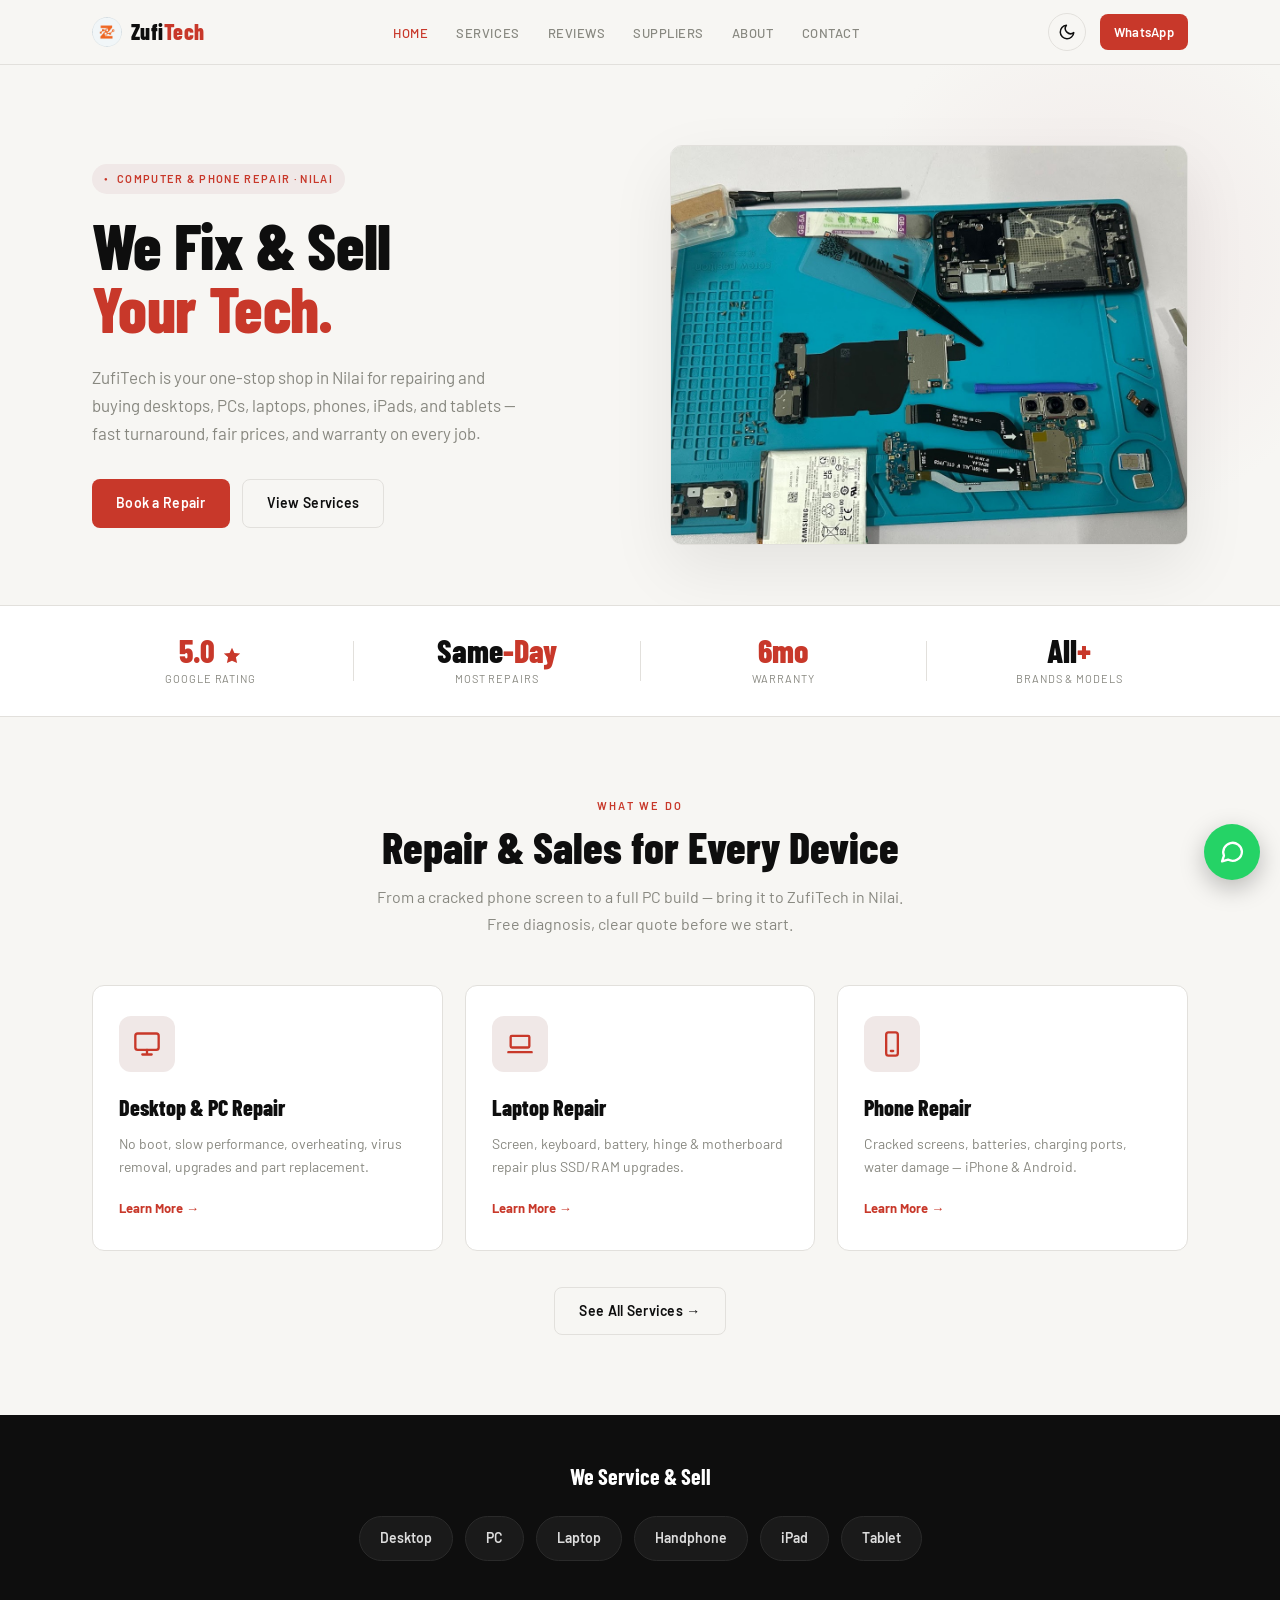
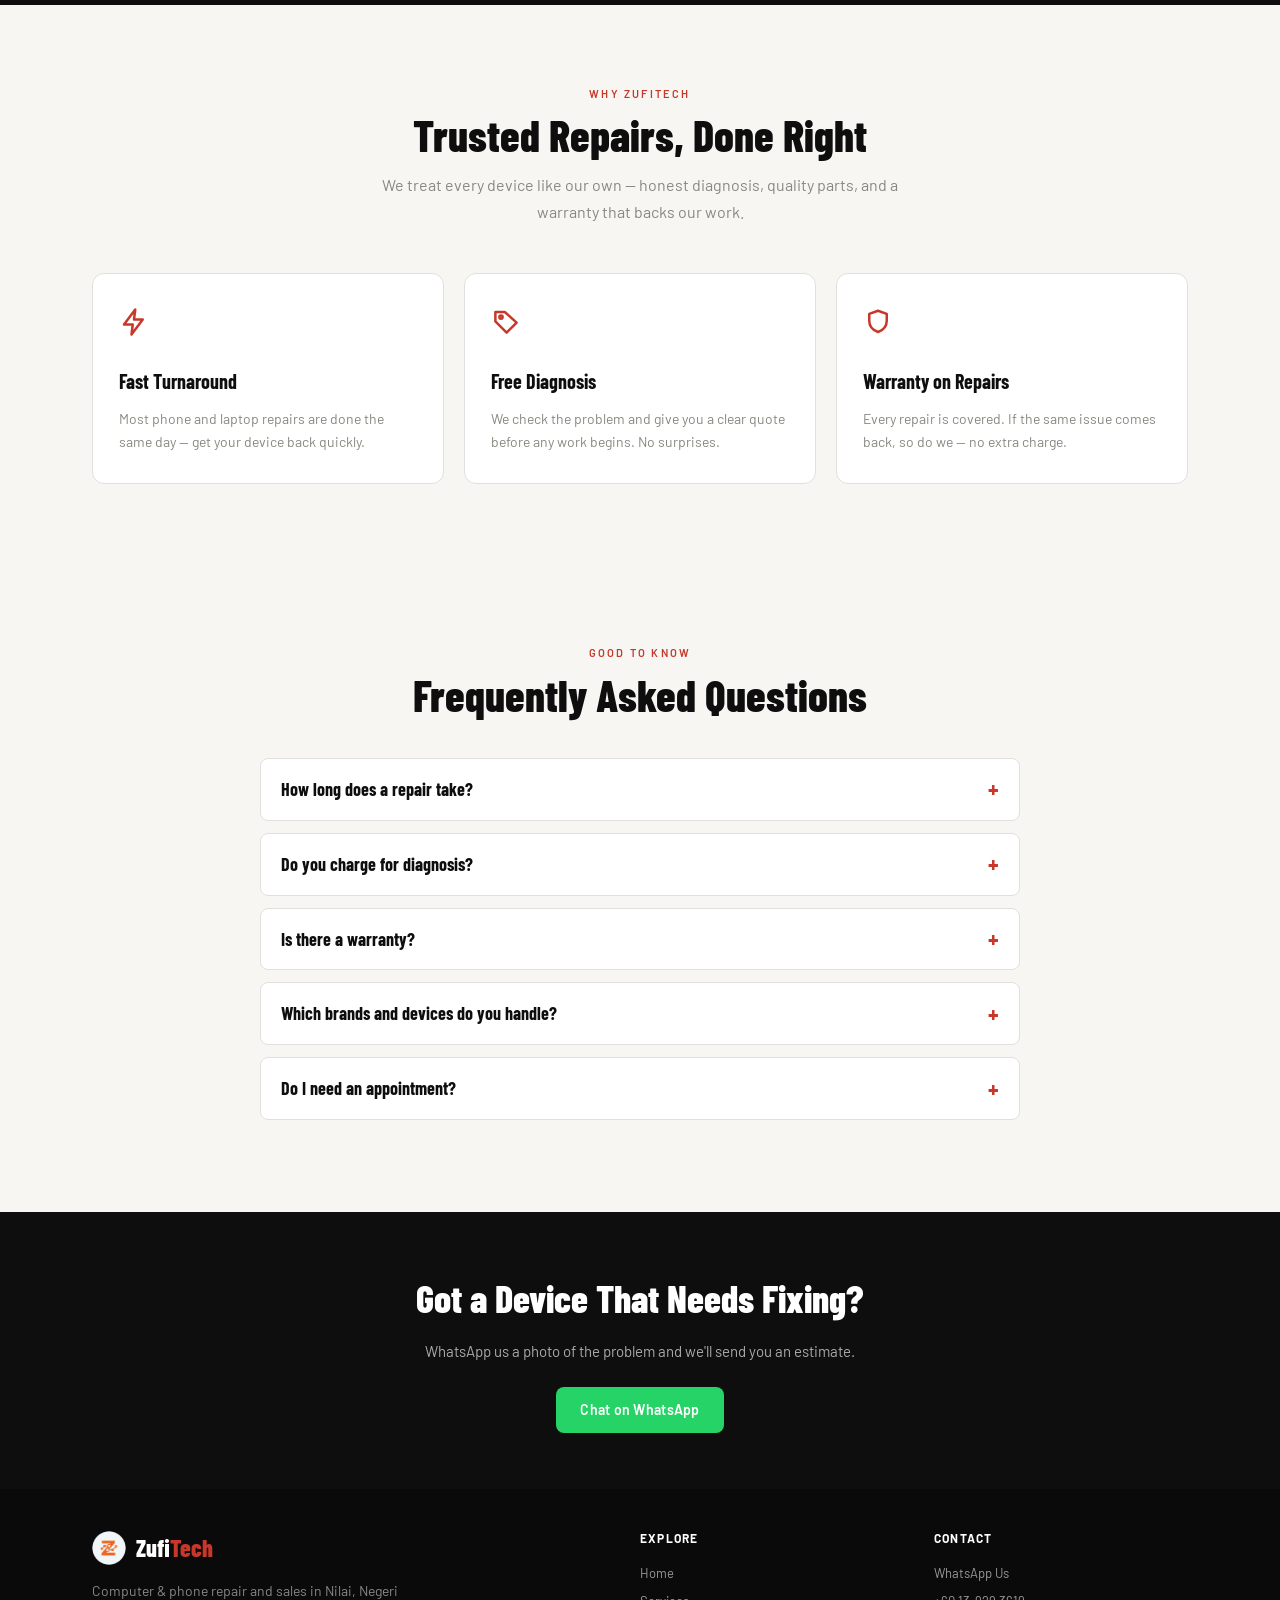
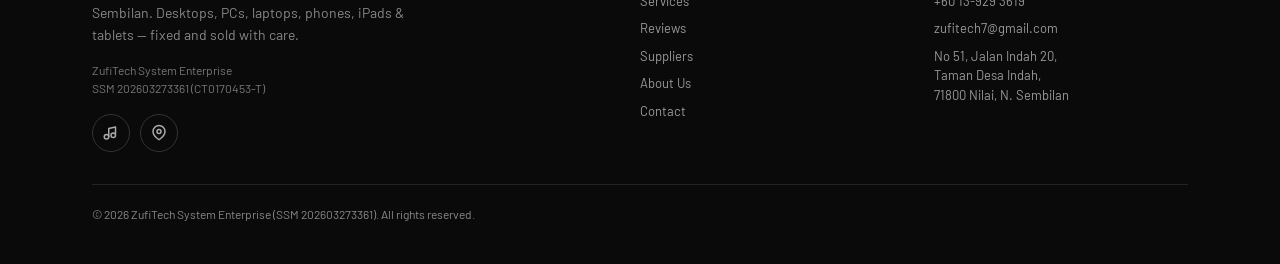
==== commit abb20887: "Rebuild ZufiTech site: 6-page static site, dark mode, real branding - New pages: reviews (Google 5.0" ====
--- a/index.html
+++ b/index.html
@@ -3,17 +3,23 @@
 <head>
   <meta charset="UTF-8" />
   <meta name="viewport" content="width=device-width, initial-scale=1.0" />
+  <script>(function(){try{var t=localStorage.getItem('zt-theme');if(!t)t=matchMedia('(prefers-color-scheme:dark)').matches?'dark':'light';document.documentElement.setAttribute('data-theme',t);}catch(e){}})();</script>
+
+  <link rel="icon" href="/favicon.ico" sizes="any" />
+  <link rel="icon" type="image/png" sizes="32x32" href="/favicon-32x32.png" />
+  <link rel="icon" type="image/png" sizes="16x16" href="/favicon-16x16.png" />
+  <link rel="apple-touch-icon" href="/apple-touch-icon.png" />
 
   <title>ZufiTech Nilai — Computer, Laptop &amp; Phone Repair &amp; Sales</title>
   <meta name="description" content="ZufiTech is a one-stop computer &amp; phone shop in Nilai, Negeri Sembilan. We repair and sell desktops, PCs, laptops, phones, iPads and tablets — fast, reliable and warrantied." />
   <meta name="keywords" content="repair pc nilai, repair laptop nilai, repair phone nilai, baiki komputer nilai, baiki laptop nilai, computer shop nilai, phone repair nilai, ipad repair, tablet repair, zufitech nilai" />
-  <link rel="canonical" href="https://zufitech.com.my/" />
+  <link rel="canonical" href="https://zufitech.store/" />
 
   <meta property="og:type" content="website" />
   <meta property="og:title" content="ZufiTech Nilai — Computer, Laptop &amp; Phone Repair &amp; Sales" />
   <meta property="og:description" content="Repair &amp; buy desktops, PCs, laptops, phones, iPads &amp; tablets in Nilai, Negeri Sembilan." />
-  <meta property="og:url" content="https://zufitech.com.my/" />
-  <meta property="og:image" content="https://zufitech.com.my/og-image.jpg" />
+  <meta property="og:url" content="https://zufitech.store/" />
+  <meta property="og:image" content="https://zufitech.store/og-image.png" />
   <meta name="twitter:card" content="summary_large_image" />
 
   <link rel="preconnect" href="https://fonts.googleapis.com" />
@@ -24,70 +30,74 @@
   {
     "@context": "https://schema.org",
     "@type": ["LocalBusiness", "ElectronicsStore"],
-    "@id": "https://zufitech.com.my/#business",
+    "@id": "https://zufitech.store/#business",
     "name": "ZufiTech",
-    "url": "https://zufitech.com.my/",
-    "image": "https://zufitech.com.my/og-image.jpg",
+    "url": "https://zufitech.store/",
+    "image": "https://zufitech.store/og-image.png",
     "telephone": "+60139293619",
     "priceRange": "RM",
     "description": "One-stop computer & phone shop in Nilai. We repair and sell desktops, PCs, laptops, phones, iPads and tablets.",
     "address": {
       "@type": "PostalAddress",
-      "streetAddress": "No 51, Jalan 20, Taman Desa Indah",
+      "streetAddress": "No 51, Jalan Indah 20, Taman Desa Indah",
       "addressLocality": "Nilai",
       "addressRegion": "Negeri Sembilan",
       "postalCode": "71800",
       "addressCountry": "MY"
     },
     "areaServed": { "@type": "City", "name": "Nilai" },
-    "openingHoursSpecification": [{
-      "@type": "OpeningHoursSpecification",
-      "dayOfWeek": ["Monday","Tuesday","Wednesday","Thursday","Friday","Saturday"],
-      "opens": "10:00",
-      "closes": "18:00"
-    }]
+    "openingHoursSpecification": [
+      { "@type": "OpeningHoursSpecification", "dayOfWeek": ["Monday","Tuesday","Wednesday","Thursday"], "opens": "19:00", "closes": "23:30" },
+      { "@type": "OpeningHoursSpecification", "dayOfWeek": "Friday", "opens": "20:00", "closes": "00:00" },
+      { "@type": "OpeningHoursSpecification", "dayOfWeek": ["Saturday","Sunday"], "opens": "12:00", "closes": "01:00" }
+    ]
   }
   </script>
 </head>
 <body>
-  <nav class="public-nav">
+  <nav class="site-nav">
     <div class="nav-inner">
-      <a href="index.html" class="nav-logo">Zufi<span>Tech</span></a>
+      <a href="index.html" class="nav-logo"><img src="assets/logo.png" class="nav-logo-img" alt="" />Zufi<span>Tech</span></a>
       <ul class="nav-links">
         <li><a href="index.html" class="active">Home</a></li>
         <li><a href="services.html">Services</a></li>
-        <li><a href="shop.html">Shop</a></li>
+        <li><a href="reviews.html">Reviews</a></li>
+        <li><a href="suppliers.html">Suppliers</a></li>
         <li><a href="about.html">About</a></li>
         <li><a href="contact.html">Contact</a></li>
       </ul>
-      <a href="https://wa.me/60139293619" target="_blank" rel="noopener" class="btn btn-primary btn-sm">💬 WhatsApp</a>
+      <div class="nav-right">
+        <button id="themeToggle" class="theme-toggle" aria-label="Toggle dark mode"><svg viewBox="0 0 24 24" fill="none" stroke="currentColor" stroke-width="2" stroke-linecap="round" stroke-linejoin="round" aria-hidden="true"><path d="M21 12.8A9 9 0 1 1 11.2 3a7 7 0 0 0 9.8 9.8z"/></svg></button>
+        <a href="https://wa.me/60139293619" target="_blank" rel="noopener" class="btn btn-primary btn-sm">WhatsApp</a>
+        <button id="navToggle" class="nav-toggle" aria-label="Menu">&#9776;</button>
+      </div>
     </div>
   </nav>
 
   <section class="hero">
     <div class="container hero-grid">
-      <div>
+      <div class="reveal is-visible">
         <div class="hero-tag">Computer &amp; Phone Repair · Nilai</div>
         <h1>We Fix &amp; Sell<br /><em>Your Tech.</em></h1>
         <p class="hero-sub">ZufiTech is your one-stop shop in Nilai for repairing and buying desktops, PCs, laptops, phones, iPads, and tablets — fast turnaround, fair prices, and warranty on every job.</p>
         <div class="hero-actions">
-          <a href="https://wa.me/60139293619" target="_blank" rel="noopener" class="btn btn-primary">💬 Book a Repair</a>
+          <a href="https://wa.me/60139293619" target="_blank" rel="noopener" class="btn btn-primary">Book a Repair</a>
           <a href="services.html" class="btn btn-ghost">View Services</a>
         </div>
       </div>
-      <div class="hero-visual">
-        <img src="https://images.unsplash.com/photo-1587202372775-e229f172b9d7?w=900&auto=format&fit=crop&q=80" alt="ZufiTech computer and phone repair shop in Nilai" />
+      <div class="hero-visual reveal d1">
+        <img src="assets/photos/g1.jpg" alt="Phone repair in progress at ZufiTech Nilai" />
       </div>
     </div>
   </section>
 
   <div class="stats-bar">
     <div class="container stats-inner">
-      <div class="stat"><div class="stat-num">5<span>★</span></div><div class="stat-label">Google Rating</div></div>
+      <div class="stat"><div class="stat-num"><span data-count="5" data-suffix=".0">5.0</span> <svg class="stat-star" viewBox="0 0 24 24" fill="currentColor" aria-hidden="true"><path d="M12 2l2.9 6.3 6.9.7-5.1 4.6 1.4 6.8L12 17.8 5.9 20.4l1.4-6.8L2.2 9l6.9-.7z"/></svg></div><div class="stat-label">Google Rating</div></div>
       <div class="stat-divider"></div>
       <div class="stat"><div class="stat-num">Same<span>-Day</span></div><div class="stat-label">Most Repairs</div></div>
       <div class="stat-divider"></div>
-      <div class="stat"><div class="stat-num">6<span>mo</span></div><div class="stat-label">Warranty</div></div>
+      <div class="stat"><div class="stat-num"><span data-count="6" data-suffix="mo">6mo</span></div><div class="stat-label">Warranty</div></div>
       <div class="stat-divider"></div>
       <div class="stat"><div class="stat-num">All<span>+</span></div><div class="stat-label">Brands &amp; Models</div></div>
     </div>
@@ -95,32 +105,32 @@
 
   <section class="section">
     <div class="container">
-      <div class="section-center">
+      <div class="section-center reveal">
         <div class="section-label">What We Do</div>
         <h2 class="section-title">Repair &amp; Sales for Every Device</h2>
         <p class="section-sub">From a cracked phone screen to a full PC build — bring it to ZufiTech in Nilai. Free diagnosis, clear quote before we start.</p>
       </div>
       <div class="services-grid">
-        <div class="service-card">
-          <div class="service-icon">🖥️</div>
+        <div class="service-card reveal d1">
+          <div class="service-icon"><svg viewBox="0 0 24 24" fill="none" stroke="currentColor" stroke-width="2" stroke-linecap="round" stroke-linejoin="round" aria-hidden="true"><rect x="2" y="3" width="20" height="14" rx="2"/><path d="M8 21h8M12 17v4"/></svg></div>
           <div class="service-name">Desktop &amp; PC Repair</div>
           <p class="service-desc">No boot, slow performance, overheating, virus removal, upgrades and part replacement.</p>
           <a href="services.html" class="service-link">Learn More →</a>
         </div>
-        <div class="service-card">
-          <div class="service-icon">💻</div>
+        <div class="service-card reveal d2">
+          <div class="service-icon"><svg viewBox="0 0 24 24" fill="none" stroke="currentColor" stroke-width="2" stroke-linecap="round" stroke-linejoin="round" aria-hidden="true"><rect x="4" y="5" width="16" height="10" rx="1"/><path d="M2 19h20"/></svg></div>
           <div class="service-name">Laptop Repair</div>
           <p class="service-desc">Screen, keyboard, battery, hinge &amp; motherboard repair plus SSD/RAM upgrades.</p>
           <a href="services.html" class="service-link">Learn More →</a>
         </div>
-        <div class="service-card">
-          <div class="service-icon">📱</div>
+        <div class="service-card reveal d3">
+          <div class="service-icon"><svg viewBox="0 0 24 24" fill="none" stroke="currentColor" stroke-width="2" stroke-linecap="round" stroke-linejoin="round" aria-hidden="true"><rect x="7" y="2" width="10" height="20" rx="2"/><path d="M11 18h2"/></svg></div>
           <div class="service-name">Phone Repair</div>
           <p class="service-desc">Cracked screens, batteries, charging ports, water damage — iPhone &amp; Android.</p>
           <a href="services.html" class="service-link">Learn More →</a>
         </div>
       </div>
-      <div class="section-center" style="margin-top: 36px;">
+      <div class="section-center" style="margin-top:36px;">
         <a href="services.html" class="btn btn-ghost">See All Services →</a>
       </div>
     </div>
@@ -130,36 +140,36 @@
     <div class="container">
       <div class="devices-title">We Service &amp; Sell</div>
       <div class="devices-pills">
-        <span class="device-pill">🖥️ Desktop</span>
-        <span class="device-pill">💻 PC</span>
-        <span class="device-pill">💻 Laptop</span>
-        <span class="device-pill">📱 Handphone</span>
-        <span class="device-pill">📲 iPad</span>
-        <span class="device-pill">📟 Tablet</span>
+        <span class="device-pill">Desktop</span>
+        <span class="device-pill">PC</span>
+        <span class="device-pill">Laptop</span>
+        <span class="device-pill">Handphone</span>
+        <span class="device-pill">iPad</span>
+        <span class="device-pill">Tablet</span>
       </div>
     </div>
   </div>
 
   <section class="why-section">
     <div class="container">
-      <div class="section-center">
+      <div class="section-center reveal">
         <div class="section-label">Why ZufiTech</div>
         <h2 class="section-title">Trusted Repairs, Done Right</h2>
         <p class="section-sub">We treat every device like our own — honest diagnosis, quality parts, and a warranty that backs our work.</p>
       </div>
       <div class="features-grid">
-        <div class="feature-item">
-          <div class="feature-icon">⚡</div>
+        <div class="feature-item reveal d1">
+          <div class="feature-icon"><svg viewBox="0 0 24 24" fill="none" stroke="currentColor" stroke-width="2" stroke-linecap="round" stroke-linejoin="round" aria-hidden="true"><path d="M13 2L4 14h7l-1 8 9-12h-7z"/></svg></div>
           <div class="feature-title">Fast Turnaround</div>
           <p class="feature-desc">Most phone and laptop repairs are done the same day — get your device back quickly.</p>
         </div>
-        <div class="feature-item">
-          <div class="feature-icon">💰</div>
+        <div class="feature-item reveal d2">
+          <div class="feature-icon"><svg viewBox="0 0 24 24" fill="none" stroke="currentColor" stroke-width="2" stroke-linecap="round" stroke-linejoin="round" aria-hidden="true"><path d="M20.5 12.5l-8 8-9-9V4h7.5z"/><circle cx="8" cy="8" r="1.3"/></svg></div>
           <div class="feature-title">Free Diagnosis</div>
           <p class="feature-desc">We check the problem and give you a clear quote before any work begins. No surprises.</p>
         </div>
-        <div class="feature-item">
-          <div class="feature-icon">🛡️</div>
+        <div class="feature-item reveal d3">
+          <div class="feature-icon"><svg viewBox="0 0 24 24" fill="none" stroke="currentColor" stroke-width="2" stroke-linecap="round" stroke-linejoin="round" aria-hidden="true"><path d="M12 3l7 2.5V11c0 4.5-3 7.6-7 9-4-1.4-7-4.5-7-9V5.5z"/></svg></div>
           <div class="feature-title">Warranty on Repairs</div>
           <p class="feature-desc">Every repair is covered. If the same issue comes back, so do we — no extra charge.</p>
         </div>
@@ -167,11 +177,42 @@
     </div>
   </section>
 
+  <section class="section">
+    <div class="container">
+      <div class="section-center reveal">
+        <div class="section-label">Good to Know</div>
+        <h2 class="section-title">Frequently Asked Questions</h2>
+      </div>
+      <div class="faq" style="margin-top:40px;">
+        <details class="reveal">
+          <summary>How long does a repair take?</summary>
+          <p>Most phone screen and battery jobs, plus common laptop fixes, are done the same day. Bigger jobs like motherboard repair or ordered parts may take 1–3 days — we'll always tell you the timing up front.</p>
+        </details>
+        <details class="reveal">
+          <summary>Do you charge for diagnosis?</summary>
+          <p>No. We check the problem for free and give you a clear quote before we start. You only pay if you approve the repair.</p>
+        </details>
+        <details class="reveal">
+          <summary>Is there a warranty?</summary>
+          <p>Yes — every repair comes with a warranty. If the same issue comes back within the warranty period, we fix it again at no extra charge.</p>
+        </details>
+        <details class="reveal">
+          <summary>Which brands and devices do you handle?</summary>
+          <p>All major brands and models — desktops, custom PCs, laptops, Android phones, iPhones, iPads and tablets. If you're not sure, just WhatsApp us a photo.</p>
+        </details>
+        <details class="reveal">
+          <summary>Do I need an appointment?</summary>
+          <p>Walk-ins are welcome during opening hours — Mon–Thu 7:00pm–11:30pm, Fri 8:00pm–12:00am, Sat–Sun 12:00pm–1:00am. For a faster turnaround, WhatsApp us first so we can prepare.</p>
+        </details>
+      </div>
+    </div>
+  </section>
+
   <div class="cta-band">
     <div class="container">
       <h2>Got a Device That Needs Fixing?</h2>
       <p>WhatsApp us a photo of the problem and we'll send you an estimate.</p>
-      <a href="https://wa.me/60139293619" target="_blank" rel="noopener" class="btn btn-primary" style="background:#25D366;">💬 Chat on WhatsApp</a>
+      <a href="https://wa.me/60139293619" target="_blank" rel="noopener" class="btn btn-primary" style="background:#25D366;">Chat on WhatsApp</a>
     </div>
   </div>
 
@@ -179,15 +220,21 @@
     <div class="container">
       <div class="footer-grid">
         <div>
-          <div class="footer-logo">Zufi<span>Tech</span></div>
+          <div class="footer-logo"><img src="assets/logo.png" class="footer-logo-img" alt="" />Zufi<span>Tech</span></div>
           <p class="footer-tagline">Computer &amp; phone repair and sales in Nilai, Negeri Sembilan. Desktops, PCs, laptops, phones, iPads &amp; tablets — fixed and sold with care.</p>
+          <p class="footer-legal">ZufiTech System Enterprise<br />SSM 202603273361 (CT0170453-T)</p>
+          <div class="footer-social">
+            <a href="https://www.tiktok.com/@zufitech" target="_blank" rel="noopener" aria-label="ZufiTech on TikTok"><svg viewBox="0 0 24 24" fill="none" stroke="currentColor" stroke-width="2" stroke-linecap="round" stroke-linejoin="round" aria-hidden="true"><path d="M9 17V6l9-2v9"/><circle cx="6" cy="17" r="3"/><circle cx="15" cy="15" r="3"/></svg></a>
+            <a href="https://maps.app.goo.gl/PG9FfYiGetwgMJkE7" target="_blank" rel="noopener" aria-label="ZufiTech on Google Maps"><svg viewBox="0 0 24 24" fill="none" stroke="currentColor" stroke-width="2" stroke-linecap="round" stroke-linejoin="round" aria-hidden="true"><path d="M20 10c0 5.5-8 11-8 11s-8-5.5-8-11a8 8 0 0 1 16 0z"/><circle cx="12" cy="10" r="2.7"/></svg></a>
+          </div>
         </div>
         <div class="footer-col">
           <h4>Explore</h4>
           <ul>
             <li><a href="index.html">Home</a></li>
             <li><a href="services.html">Services</a></li>
-            <li><a href="shop.html">Shop</a></li>
+            <li><a href="reviews.html">Reviews</a></li>
+            <li><a href="suppliers.html">Suppliers</a></li>
             <li><a href="about.html">About Us</a></li>
             <li><a href="contact.html">Contact</a></li>
           </ul>
@@ -195,16 +242,20 @@
         <div class="footer-col">
           <h4>Contact</h4>
           <ul>
-            <li><a href="https://wa.me/60139293619" target="_blank" rel="noopener">💬 WhatsApp Us</a></li>
-            <li><a href="tel:+60139293619">📞 +60 13-929 3619</a></li>
-            <li>No 51, Jalan 20,<br />Taman Desa Indah,<br />71800 Nilai, N. Sembilan</li>
+            <li><a href="https://wa.me/60139293619" target="_blank" rel="noopener">WhatsApp Us</a></li>
+            <li><a href="tel:+60139293619">+60 13-929 3619</a></li>
+            <li><a href="mailto:zufitech7@gmail.com">zufitech7@gmail.com</a></li>
+            <li>No 51, Jalan Indah 20,<br />Taman Desa Indah,<br />71800 Nilai, N. Sembilan</li>
           </ul>
         </div>
       </div>
       <div class="footer-bottom">
-        <p>© 2026 ZufiTech, Nilai. All rights reserved.</p>
+        <p>© 2026 ZufiTech System Enterprise (SSM 202603273361). All rights reserved.</p>
       </div>
     </div>
   </footer>
+
+  <a href="https://wa.me/60139293619" target="_blank" rel="noopener" class="wa-float" aria-label="Chat on WhatsApp"><svg viewBox="0 0 24 24" fill="none" stroke="currentColor" stroke-width="2" stroke-linecap="round" stroke-linejoin="round" aria-hidden="true"><path d="M20.5 11.5a8 8 0 0 1-11.9 7L3.5 20l1.6-4.9a8 8 0 1 1 15.4-3.6z"/></svg></a>
+  <script src="app.js"></script>
 </body>
 </html>
--- a/styles.css
+++ b/styles.css
@@ -1,361 +1,264 @@
-* { margin: 0; padding: 0; box-sizing: border-box; }
-
-:root {
-  --color-bg: #F7F6F3;
-  --color-surface: #FFFFFF;
-  --color-dark: #0E0E0E;
-  --color-text: #3A3A3A;
-  --color-muted: #888880;
-  --color-accent: #C8382A;
-  --color-accent-dark: #a82c20;
-  --color-accent-lt: #F0E8E7;
-  --color-border: #E2E0DC;
-  --color-success: #10B981;
-  --color-warning: #F59E0B;
-  --color-info: #3B82F6;
-  --font-display: 'Barlow Condensed', sans-serif;
-  --font-body: 'Barlow', sans-serif;
-  --radius: 8px;
-  --max-width: 1160px;
-}
-
-html { scroll-behavior: smooth; }
-body {
-  font-family: var(--font-body);
-  background: var(--color-bg);
-  color: var(--color-text);
-  font-size: 16px;
-  line-height: 1.6;
-  -webkit-font-smoothing: antialiased;
-}
-
-a { color: inherit; text-decoration: none; }
-img { display: block; max-width: 100%; }
-.container { max-width: var(--max-width); margin: 0 auto; padding: 0 32px; }
+/* ============================================================
+   ZufiTech — shared stylesheet
+   Light + dark theming via CSS custom properties.
+   ============================================================ */
+
+*{margin:0;padding:0;box-sizing:border-box}
+
+:root{
+  --bg:#F7F6F3;--surface:#FFFFFF;--surface-2:#FFFFFF;--text:#3A3A3A;--heading:#0E0E0E;
+  --muted:#888880;--border:#E2E0DC;--accent:#C8382A;--accent-dark:#a82c20;--accent-lt:#F0E8E7;
+  --shadow:rgba(0,0,0,0.08);--nav-bg:rgba(247,246,243,0.95);--strip-bg:#0E0E0E;--strip-text:#fff;
+  --pill-bg:#1A1A1A;--pill-border:#2A2A2A;--pill-text:#ddd;
+  --font-display:'Barlow Condensed',sans-serif;--font-body:'Barlow',sans-serif;--radius:8px;--max:1160px;
+}
+html[data-theme="dark"]{
+  --bg:#0E0E0E;--surface:#161616;--surface-2:#1C1C1C;--text:#C9C7C2;--heading:#F3F1ED;
+  --muted:#9A9A93;--border:#2A2A2A;--accent:#E85546;--accent-dark:#C8382A;--accent-lt:#2A1715;
+  --shadow:rgba(0,0,0,0.5);--nav-bg:rgba(14,14,14,0.9);--strip-bg:#000;--strip-text:#fff;
+  --pill-bg:#1C1C1C;--pill-border:#333;--pill-text:#ccc;
+}
+
+html{scroll-behavior:smooth}
+body{font-family:var(--font-body);background:var(--bg);color:var(--text);font-size:16px;line-height:1.6;
+  -webkit-font-smoothing:antialiased;transition:background .3s ease,color .3s ease}
+a{color:inherit;text-decoration:none}
+img{display:block;max-width:100%}
+h1,h2,h3,h4{color:var(--heading)}
+.container{max-width:var(--max);margin:0 auto;padding:0 32px}
 
 /* ─── BUTTONS ─── */
-.btn {
-  display: inline-flex; align-items: center; gap: 8px;
-  padding: 12px 24px; border-radius: var(--radius);
-  font-family: var(--font-body); font-size: 14px; font-weight: 600;
-  letter-spacing: 0.02em; cursor: pointer; border: none;
-  transition: all 0.2s ease;
-}
-.btn-primary { background: var(--color-accent); color: #fff; }
-.btn-primary:hover { background: var(--color-accent-dark); transform: translateY(-1px); box-shadow: 0 4px 12px rgba(200,56,42,0.25); }
-.btn-ghost { background: transparent; color: var(--color-dark); border: 1.5px solid var(--color-border); }
-.btn-ghost:hover { border-color: var(--color-dark); background: var(--color-dark); color: #fff; }
-.btn-sm { padding: 8px 14px; font-size: 13px; }
-
-/* ─── FORM INPUTS ─── */
-.input, .form-input {
-  width: 100%; padding: 12px 14px;
-  background: var(--color-surface);
-  border: 1.5px solid var(--color-border);
-  border-radius: var(--radius);
-  font-family: var(--font-body); font-size: 14px; color: var(--color-text);
-  transition: border 0.2s;
-}
-.input:focus, .form-input:focus {
-  outline: none; border-color: var(--color-accent);
-  box-shadow: 0 0 0 3px rgba(200,56,42,0.1);
-}
-.form-group { margin-bottom: 18px; }
-.form-group label {
-  display: block; font-size: 13px; font-weight: 600;
-  color: var(--color-text); margin-bottom: 8px;
-}
-textarea.input { resize: vertical; min-height: 80px; font-family: var(--font-body); }
-select.input { cursor: pointer; }
-
-/* ─── STATUS BADGES ─── */
-.badge {
-  display: inline-block; padding: 4px 12px; border-radius: 20px;
-  font-size: 11px; font-weight: 700; letter-spacing: 0.08em;
-  text-transform: uppercase;
-}
-.badge-pending { background: #FEF3C7; color: #92400E; }
-.badge-building { background: #DBEAFE; color: #1E40AF; }
-.badge-testing { background: #E0E7FF; color: #3730A3; }
-.badge-shipped { background: #D1FAE5; color: #065F46; }
-.badge-delivered { background: #DCFCE7; color: #14532D; }
-.badge-cancelled { background: #FEE2E2; color: #991B1B; }
-
-/* ─── CARDS ─── */
-.card {
-  background: var(--color-surface);
-  border: 1px solid var(--color-border);
-  border-radius: 10px;
-  padding: 24px;
-}
-
-/* ─── ALERTS ─── */
-.alert {
-  padding: 12px 16px; border-radius: var(--radius);
-  font-size: 14px; margin-bottom: 16px;
-  display: flex; align-items: center; gap: 10px;
-}
-.alert-success { background: #D1FAE5; color: #065F46; border-left: 4px solid var(--color-success); }
-.alert-error { background: #FEE2E2; color: #991B1B; border-left: 4px solid var(--color-accent); }
-.alert-info { background: #DBEAFE; color: #1E40AF; border-left: 4px solid var(--color-info); }
-
-/* ─── SHARED NAV ─── */
-nav.public-nav {
-  position: sticky; top: 0; z-index: 100;
-  background: rgba(247,246,243,0.95); backdrop-filter: blur(12px);
-  border-bottom: 1px solid var(--color-border);
-}
-.nav-inner {
-  display: flex; align-items: center; justify-content: space-between;
-  height: 64px; max-width: var(--max-width); margin: 0 auto; padding: 0 32px;
-}
-.nav-logo {
-  font-family: var(--font-display); font-size: 22px; font-weight: 800;
-  color: var(--color-dark); letter-spacing: 0.02em;
-}
-.nav-logo span { color: var(--color-accent); }
-.nav-links { display: flex; gap: 28px; list-style: none; }
-.nav-links a {
-  font-size: 13px; font-weight: 500; color: var(--color-muted);
-  letter-spacing: 0.04em; text-transform: uppercase;
-  transition: color 0.15s;
-}
-.nav-links a:hover, .nav-links a.active { color: var(--color-accent); }
-
-/* ─── MODAL ─── */
-.modal {
-  display: none; position: fixed; inset: 0;
-  background: rgba(14,14,14,0.7);
-  z-index: 1000; align-items: center; justify-content: center;
-  padding: 20px;
-}
-.modal.active { display: flex; }
-.modal-content {
-  background: var(--color-surface);
-  border-radius: 12px;
-  max-width: 540px; width: 100%;
-  max-height: 90vh; overflow-y: auto;
-}
-.modal-header {
-  padding: 20px 24px; border-bottom: 1px solid var(--color-border);
-  display: flex; justify-content: space-between; align-items: center;
-}
-.modal-header h3 {
-  font-family: var(--font-display); font-size: 22px; font-weight: 800;
-  color: var(--color-dark);
-}
-.modal-close {
-  background: none; border: none; cursor: pointer;
-  font-size: 24px; color: var(--color-muted); line-height: 1;
-}
-.modal-body { padding: 24px; }
-.modal-footer {
-  padding: 16px 24px; border-top: 1px solid var(--color-border);
-  display: flex; gap: 10px; justify-content: flex-end;
-}
-
-/* ─── LOADING ─── */
-.spinner {
-  display: inline-block; width: 20px; height: 20px;
-  border: 3px solid var(--color-border); border-top-color: var(--color-accent);
-  border-radius: 50%; animation: spin 0.8s linear infinite;
-}
-@keyframes spin { to { transform: rotate(360deg); } }
+.btn{display:inline-flex;align-items:center;gap:8px;padding:12px 24px;border-radius:var(--radius);
+  font-family:var(--font-body);font-size:14px;font-weight:600;letter-spacing:.02em;cursor:pointer;
+  border:none;transition:all .2s ease}
+.btn-primary{background:var(--accent);color:#fff}
+.btn-primary:hover{background:var(--accent-dark);transform:translateY(-1px);box-shadow:0 4px 12px rgba(200,56,42,.25)}
+.btn-ghost{background:transparent;color:var(--heading);border:1.5px solid var(--border)}
+.btn-ghost:hover{border-color:var(--heading);background:var(--heading);color:var(--bg)}
+.btn-sm{padding:8px 14px;font-size:13px}
+
+/* ─── NAV ─── */
+.site-nav{position:sticky;top:0;z-index:100;background:var(--nav-bg);backdrop-filter:blur(12px);
+  border-bottom:1px solid var(--border)}
+.nav-inner{display:flex;align-items:center;justify-content:space-between;height:64px;max-width:var(--max);
+  margin:0 auto;padding:0 32px}
+.nav-logo{display:inline-flex;align-items:center;font-family:var(--font-display);font-size:22px;font-weight:800;color:var(--heading);letter-spacing:.02em}
+.nav-logo-img{width:30px;height:30px;border-radius:50%;flex-shrink:0;margin-right:9px}
+.nav-logo span{color:var(--accent)}
+.nav-links{display:flex;gap:28px;list-style:none;align-items:center}
+.nav-links a{font-size:13px;font-weight:500;color:var(--muted);letter-spacing:.04em;text-transform:uppercase;transition:color .15s}
+.nav-links a:hover,.nav-links a.active{color:var(--accent)}
+.nav-right{display:flex;align-items:center;gap:14px}
+.theme-toggle{background:none;border:1.5px solid var(--border);border-radius:999px;width:38px;height:38px;
+  cursor:pointer;font-size:16px;line-height:1;color:var(--heading);display:flex;align-items:center;justify-content:center;transition:border-color .2s}
+.theme-toggle:hover{border-color:var(--accent)}
+.nav-toggle{display:none;background:none;border:none;cursor:pointer;font-size:24px;color:var(--heading)}
 
 /* ─── HERO ─── */
-.hero { padding: 80px 0 60px; position: relative; overflow: hidden; }
-.hero::before {
-  content: ''; position: absolute; top: -60px; right: -80px;
-  width: 520px; height: 520px; border-radius: 50%;
-  background: radial-gradient(circle, var(--color-accent-lt) 0%, transparent 70%);
-  pointer-events: none;
-}
-.hero-grid { display: grid; grid-template-columns: 1fr 1fr; gap: 60px; align-items: center; }
-.hero-tag {
-  display: inline-flex; align-items: center; gap: 8px;
-  background: var(--color-accent-lt); color: var(--color-accent);
-  font-size: 11px; font-weight: 600; letter-spacing: 0.12em;
-  text-transform: uppercase; padding: 6px 12px; border-radius: 20px; margin-bottom: 20px;
-}
-.hero-tag::before { content: '●'; font-size: 6px; }
-.hero h1 {
-  font-family: var(--font-display); font-size: clamp(40px, 5.2vw, 64px);
-  font-weight: 800; line-height: 0.98; color: var(--color-dark);
-  letter-spacing: -0.01em; margin-bottom: 24px;
-}
-.hero h1 em { font-style: normal; color: var(--color-accent); }
-.hero-sub { font-size: 17px; color: var(--color-muted); line-height: 1.65; max-width: 440px; margin-bottom: 32px; }
-.hero-actions { display: flex; gap: 12px; flex-wrap: wrap; }
-.hero-visual {
-  position: relative; min-height: 400px;
-  background: var(--color-surface); border-radius: 12px;
-  border: 1px solid var(--color-border); overflow: hidden;
-  box-shadow: 0 24px 64px rgba(0,0,0,0.08);
-}
-.hero-visual img { position: absolute; inset: 0; width: 100%; height: 100%; object-fit: cover; }
+.hero{padding:80px 0 60px;position:relative;overflow:hidden}
+.hero::before{content:'';position:absolute;top:-60px;right:-80px;width:520px;height:520px;border-radius:50%;
+  background:radial-gradient(circle,var(--accent-lt) 0%,transparent 70%);pointer-events:none}
+.hero-grid{display:grid;grid-template-columns:1fr 1fr;gap:60px;align-items:center}
+.hero-tag{display:inline-flex;align-items:center;gap:8px;background:var(--accent-lt);color:var(--accent);
+  font-size:11px;font-weight:600;letter-spacing:.12em;text-transform:uppercase;padding:6px 12px;border-radius:20px;margin-bottom:20px}
+.hero-tag::before{content:'●';font-size:6px}
+.hero h1{font-family:var(--font-display);font-size:clamp(40px,5.2vw,64px);font-weight:800;line-height:.98;
+  color:var(--heading);letter-spacing:-.01em;margin-bottom:24px}
+.hero h1 em{font-style:normal;color:var(--accent)}
+.hero-sub{font-size:17px;color:var(--muted);line-height:1.65;max-width:440px;margin-bottom:32px}
+.hero-actions{display:flex;gap:12px;flex-wrap:wrap}
+.hero-visual{position:relative;min-height:400px;background:var(--surface);border-radius:12px;
+  border:1px solid var(--border);overflow:hidden;box-shadow:0 24px 64px var(--shadow)}
+.hero-visual img{position:absolute;inset:0;width:100%;height:100%;object-fit:cover}
 
 /* ─── INNER PAGE HEADER ─── */
-.page-head {
-  padding: 64px 0 44px; text-align: center;
-  background: var(--color-surface); border-bottom: 1px solid var(--color-border);
-}
-.page-head .section-label { margin-bottom: 10px; }
-.page-head h1 {
-  font-family: var(--font-display); font-size: clamp(34px, 4.5vw, 52px);
-  font-weight: 800; color: var(--color-dark); line-height: 1.05; margin-bottom: 12px;
-}
-.page-head p { color: var(--color-muted); font-size: 16px; max-width: 560px; margin: 0 auto; line-height: 1.6; }
+.page-head{padding:64px 0 44px;text-align:center;background:var(--surface);border-bottom:1px solid var(--border)}
+.page-head .section-label{margin-bottom:10px}
+.page-head h1{font-family:var(--font-display);font-size:clamp(34px,4.5vw,52px);font-weight:800;color:var(--heading);line-height:1.05;margin-bottom:12px}
+.page-head p{color:var(--muted);font-size:16px;max-width:560px;margin:0 auto;line-height:1.6}
 
 /* ─── STATS BAR ─── */
-.stats-bar {
-  border-top: 1px solid var(--color-border);
-  border-bottom: 1px solid var(--color-border);
-  background: var(--color-surface); padding: 28px 0;
-}
-.stats-inner { display: flex; justify-content: space-between; align-items: center; gap: 24px; flex-wrap: wrap; }
-.stat { text-align: center; flex: 1; min-width: 120px; }
-.stat-num { font-family: var(--font-display); font-size: 32px; font-weight: 800; color: var(--color-dark); line-height: 1; }
-.stat-num span { color: var(--color-accent); }
-.stat-label { font-size: 11px; color: var(--color-muted); letter-spacing: 0.08em; text-transform: uppercase; margin-top: 4px; }
-.stat-divider { width: 1px; height: 40px; background: var(--color-border); }
-
-/* ─── SECTION HEADERS ─── */
-.section { padding: 80px 0; }
-.section-label {
-  font-size: 11px; font-weight: 600; letter-spacing: 0.2em;
-  text-transform: uppercase; color: var(--color-accent); margin-bottom: 10px;
-}
-.section-title {
-  font-family: var(--font-display); font-size: clamp(30px, 4vw, 44px);
-  font-weight: 800; color: var(--color-dark); line-height: 1.05; margin-bottom: 14px;
-}
-.section-sub { font-size: 16px; color: var(--color-muted); max-width: 540px; line-height: 1.65; }
-.section-center { text-align: center; }
-.section-center .section-sub { margin: 0 auto; }
-.section-header {
-  display: flex; justify-content: space-between; align-items: flex-end;
-  margin-bottom: 48px; gap: 24px; flex-wrap: wrap;
-}
+.stats-bar{border-top:1px solid var(--border);border-bottom:1px solid var(--border);background:var(--surface);padding:28px 0}
+.stats-inner{display:flex;justify-content:space-between;align-items:center;gap:24px;flex-wrap:wrap}
+.stat{text-align:center;flex:1;min-width:120px}
+.stat-num{font-family:var(--font-display);font-size:32px;font-weight:800;color:var(--heading);line-height:1}
+.stat-num span{color:var(--accent)}
+.stat-label{font-size:11px;color:var(--muted);letter-spacing:.08em;text-transform:uppercase;margin-top:4px}
+.stat-divider{width:1px;height:40px;background:var(--border)}
+
+/* ─── SECTIONS ─── */
+.section{padding:80px 0}
+.section-label{font-size:11px;font-weight:600;letter-spacing:.2em;text-transform:uppercase;color:var(--accent);margin-bottom:10px}
+.section-title{font-family:var(--font-display);font-size:clamp(30px,4vw,44px);font-weight:800;color:var(--heading);line-height:1.05;margin-bottom:14px}
+.section-sub{font-size:16px;color:var(--muted);max-width:540px;line-height:1.65}
+.section-center{text-align:center}
+.section-center .section-sub{margin:0 auto}
 
 /* ─── SERVICES ─── */
-.services-grid { display: grid; grid-template-columns: repeat(3, 1fr); gap: 22px; margin-top: 48px; }
-.service-card {
-  background: var(--color-surface); border: 1px solid var(--color-border);
-  border-radius: 12px; padding: 30px 26px; transition: transform 0.2s, box-shadow 0.2s, border-color 0.2s;
-}
-.service-card:hover { transform: translateY(-4px); box-shadow: 0 16px 48px rgba(0,0,0,0.08); border-color: var(--color-accent); }
-.service-icon {
-  width: 56px; height: 56px; border-radius: 12px; background: var(--color-accent-lt);
-  display: flex; align-items: center; justify-content: center; font-size: 28px; margin-bottom: 18px;
-}
-.service-name { font-family: var(--font-display); font-size: 22px; font-weight: 800; color: var(--color-dark); margin-bottom: 8px; }
-.service-desc { font-size: 14px; color: var(--color-muted); line-height: 1.6; margin-bottom: 16px; }
-.service-link { font-size: 13px; font-weight: 700; color: var(--color-accent); }
+.services-grid{display:grid;grid-template-columns:repeat(3,1fr);gap:22px;margin-top:48px}
+.service-card{background:var(--surface);border:1px solid var(--border);border-radius:12px;padding:30px 26px;
+  transition:transform .2s,box-shadow .2s,border-color .2s}
+.service-card:hover{transform:translateY(-4px);box-shadow:0 16px 48px var(--shadow);border-color:var(--accent)}
+.service-icon{width:56px;height:56px;border-radius:12px;background:var(--accent-lt);display:flex;align-items:center;
+  justify-content:center;font-size:28px;margin-bottom:18px}
+.service-icon svg{width:28px;height:28px;color:var(--accent)}
+.feature-icon svg{width:30px;height:30px;color:var(--accent)}
+.contact-ico svg{width:22px;height:22px;color:var(--accent)}
+.theme-toggle svg{width:18px;height:18px}
+.wa-float svg{width:28px;height:28px}
+.dealer-badge svg{width:15px;height:15px}
+.stat-star{width:20px;height:20px;color:var(--accent);vertical-align:-3px;margin-left:1px}
+.service-name{font-family:var(--font-display);font-size:22px;font-weight:800;color:var(--heading);margin-bottom:8px}
+.service-desc{font-size:14px;color:var(--muted);line-height:1.6;margin-bottom:16px}
+.service-link{font-size:13px;font-weight:700;color:var(--accent)}
 
 /* ─── DEVICES STRIP ─── */
-.devices-strip { background: var(--color-dark); padding: 44px 0; }
-.devices-strip .devices-title { color: #fff; text-align: center; font-family: var(--font-display); font-size: 22px; font-weight: 700; margin-bottom: 22px; }
-.devices-pills { display: flex; flex-wrap: wrap; gap: 12px; justify-content: center; }
-.device-pill {
-  background: #1A1A1A; border: 1px solid #2A2A2A; color: #ddd;
-  padding: 10px 20px; border-radius: 30px; font-size: 14px; font-weight: 600;
-  display: inline-flex; align-items: center; gap: 8px;
-}
-
-/* ─── SHOP / PRODUCTS ─── */
-.filter-group { display: flex; gap: 10px; flex-wrap: wrap; }
-.filter-btn {
-  padding: 8px 16px; background: var(--color-surface);
-  border: 1px solid var(--color-border); border-radius: 20px;
-  font-size: 12px; font-weight: 600; cursor: pointer; transition: 0.2s;
-  color: var(--color-muted); text-transform: uppercase; letter-spacing: 0.04em;
-}
-.filter-btn.active, .filter-btn:hover { background: var(--color-accent); color: white; border-color: var(--color-accent); }
-.products-grid { display: grid; grid-template-columns: repeat(3, 1fr); gap: 24px; }
-.product-card {
-  background: var(--color-surface); border: 1px solid var(--color-border);
-  border-radius: 10px; overflow: hidden; transition: box-shadow 0.2s, transform 0.2s;
-}
-.product-card:hover { transform: translateY(-4px); box-shadow: 0 16px 48px rgba(0,0,0,0.1); }
-.product-visual { height: 180px; position: relative; }
-.product-body { padding: 22px; }
-.product-tier { font-size: 10px; font-weight: 600; letter-spacing: 0.14em; text-transform: uppercase; color: var(--color-muted); margin-bottom: 6px; }
-.product-name { font-family: var(--font-display); font-size: 22px; font-weight: 800; color: var(--color-dark); margin-bottom: 10px; }
-.product-footer { display: flex; align-items: center; justify-content: space-between; margin-top: 14px; }
-.product-price { font-family: var(--font-display); font-size: 26px; font-weight: 800; color: var(--color-dark); }
-.product-price small { font-size: 13px; font-weight: 400; color: var(--color-muted); font-family: var(--font-body); }
+.devices-strip{background:var(--strip-bg);padding:44px 0}
+.devices-strip .devices-title{color:var(--strip-text);text-align:center;font-family:var(--font-display);font-size:22px;font-weight:700;margin-bottom:22px}
+.devices-pills{display:flex;flex-wrap:wrap;gap:12px;justify-content:center}
+.device-pill{background:var(--pill-bg);border:1px solid var(--pill-border);color:var(--pill-text);
+  padding:10px 20px;border-radius:30px;font-size:14px;font-weight:600;display:inline-flex;align-items:center;gap:8px}
 
 /* ─── WHY / FEATURES ─── */
-.why-section { background: var(--color-bg); padding: 80px 0; }
-.features-grid { display: grid; grid-template-columns: repeat(3, 1fr); gap: 20px; margin-top: 48px; }
-.feature-item { background: var(--color-surface); border: 1px solid var(--color-border); padding: 30px 26px; border-radius: 12px; }
-.feature-icon { font-size: 28px; margin-bottom: 16px; }
-.feature-title { font-family: var(--font-display); font-size: 20px; font-weight: 700; color: var(--color-dark); margin-bottom: 10px; }
-.feature-desc { font-size: 14px; color: var(--color-muted); line-height: 1.65; }
+.why-section{background:var(--bg);padding:80px 0}
+.features-grid{display:grid;grid-template-columns:repeat(3,1fr);gap:20px;margin-top:48px}
+.feature-item{background:var(--surface);border:1px solid var(--border);padding:30px 26px;border-radius:12px}
+.feature-icon{font-size:28px;margin-bottom:16px}
+.feature-title{font-family:var(--font-display);font-size:20px;font-weight:700;color:var(--heading);margin-bottom:10px}
+.feature-desc{font-size:14px;color:var(--muted);line-height:1.65}
 
 /* ─── STEPS ─── */
-.steps-grid { display: grid; grid-template-columns: repeat(4, 1fr); gap: 20px; margin-top: 48px; counter-reset: step; }
-.step-item { position: relative; padding: 28px 22px; background: var(--color-surface); border: 1px solid var(--color-border); border-radius: 12px; }
-.step-item::before {
-  counter-increment: step; content: counter(step);
-  font-family: var(--font-display); font-size: 22px; font-weight: 800; color: #fff;
-  width: 40px; height: 40px; border-radius: 50%; background: var(--color-accent);
-  display: flex; align-items: center; justify-content: center; margin-bottom: 16px;
-}
-.step-item h4 { font-family: var(--font-display); font-size: 18px; font-weight: 700; color: var(--color-dark); margin-bottom: 8px; }
-.step-item p { font-size: 13px; color: var(--color-muted); line-height: 1.6; }
+.steps-grid{display:grid;grid-template-columns:repeat(4,1fr);gap:20px;margin-top:48px;counter-reset:step}
+.step-item{position:relative;padding:28px 22px;background:var(--surface);border:1px solid var(--border);border-radius:12px}
+.step-item::before{counter-increment:step;content:counter(step);font-family:var(--font-display);font-size:22px;font-weight:800;color:#fff;
+  width:40px;height:40px;border-radius:50%;background:var(--accent);display:flex;align-items:center;justify-content:center;margin-bottom:16px}
+.step-item h4{font-family:var(--font-display);font-size:18px;font-weight:700;color:var(--heading);margin-bottom:8px}
+.step-item p{font-size:13px;color:var(--muted);line-height:1.6}
 
 /* ─── PROSE ─── */
-.prose { max-width: 760px; margin: 0 auto; }
-.prose p { font-size: 16px; color: var(--color-text); line-height: 1.8; margin-bottom: 18px; }
-.prose h3 { font-family: var(--font-display); font-size: 26px; font-weight: 800; color: var(--color-dark); margin: 32px 0 12px; }
+.prose{max-width:760px;margin:0 auto}
+.prose p{font-size:16px;color:var(--text);line-height:1.8;margin-bottom:18px}
+.prose h3{font-family:var(--font-display);font-size:26px;font-weight:800;color:var(--heading);margin:32px 0 12px}
+.about-photo{display:block;width:100%;max-width:340px;border-radius:14px;margin:28px auto;border:1px solid var(--border)}
+
+/* ─── FAQ ─── */
+.faq{max-width:760px;margin:0 auto}
+.faq details{background:var(--surface);border:1px solid var(--border);border-radius:var(--radius);padding:16px 20px;margin-bottom:12px}
+.faq summary{font-family:var(--font-display);font-weight:700;font-size:18px;color:var(--heading);cursor:pointer;
+  list-style:none;display:flex;justify-content:space-between;align-items:center;gap:16px}
+.faq summary::-webkit-details-marker{display:none}
+.faq summary::after{content:"+";color:var(--accent);font-size:24px;line-height:1}
+.faq details[open] summary::after{content:"\2013"}
+.faq details p{margin-top:12px;color:var(--muted);font-size:15px;line-height:1.7}
 
 /* ─── CONTACT ─── */
-.contact-section { padding: 80px 0; }
-.contact-grid { display: grid; grid-template-columns: 1fr 1fr; gap: 40px; align-items: start; }
-.contact-list { list-style: none; }
-.contact-list li { display: flex; gap: 16px; padding: 18px 0; border-bottom: 1px solid var(--color-border); }
-.contact-list li:last-child { border-bottom: none; }
-.contact-ico {
-  width: 44px; height: 44px; flex-shrink: 0; border-radius: 10px; background: var(--color-accent-lt);
-  display: flex; align-items: center; justify-content: center; font-size: 20px;
-}
-.contact-lbl { font-size: 11px; text-transform: uppercase; letter-spacing: 0.1em; color: var(--color-muted); font-weight: 600; margin-bottom: 3px; }
-.contact-val { font-size: 15px; color: var(--color-dark); font-weight: 500; }
-.contact-cta { background: var(--color-dark); border-radius: 14px; padding: 36px 32px; color: #fff; }
-.contact-cta h3 { font-family: var(--font-display); font-size: 26px; font-weight: 800; margin-bottom: 10px; }
-.contact-cta p { color: #aaa; font-size: 14px; line-height: 1.6; margin-bottom: 22px; }
-.map-embed { width: 100%; height: 320px; border: 1px solid var(--color-border); border-radius: 14px; margin-top: 40px; }
+.contact-section{padding:80px 0}
+.contact-grid{display:grid;grid-template-columns:1fr 1fr;gap:40px;align-items:start}
+.contact-list{list-style:none}
+.contact-list li{display:flex;gap:16px;padding:18px 0;border-bottom:1px solid var(--border)}
+.contact-list li:last-child{border-bottom:none}
+.contact-ico{width:44px;height:44px;flex-shrink:0;border-radius:10px;background:var(--accent-lt);
+  display:flex;align-items:center;justify-content:center;font-size:20px}
+.contact-lbl{font-size:11px;text-transform:uppercase;letter-spacing:.1em;color:var(--muted);font-weight:600;margin-bottom:3px}
+.contact-val{font-size:15px;color:var(--heading);font-weight:500}
+.contact-cta{background:var(--strip-bg);border-radius:14px;padding:36px 32px;color:#fff}
+.contact-cta h3{font-family:var(--font-display);font-size:26px;font-weight:800;margin-bottom:10px;color:#fff}
+.contact-cta p{color:#aaa;font-size:14px;line-height:1.6;margin-bottom:22px}
+.map-embed{width:100%;height:320px;border:1px solid var(--border);border-radius:14px;margin-top:40px}
+
+/* ─── SUPPLIERS: MARQUEE + CARDS ─── */
+.marquee{overflow:hidden;width:100%;padding:24px 0;
+  -webkit-mask-image:linear-gradient(90deg,transparent,#000 8%,#000 92%,transparent);
+  mask-image:linear-gradient(90deg,transparent,#000 8%,#000 92%,transparent)}
+.marquee-track{display:flex;gap:48px;width:max-content;animation:marquee 28s linear infinite}
+.marquee:hover .marquee-track{animation-play-state:paused}
+.marquee-item{display:flex;align-items:center;justify-content:center;height:60px;padding:0 20px;
+  font-family:var(--font-display);font-weight:700;font-size:22px;color:var(--muted);white-space:nowrap}
+.marquee-item img{max-height:48px;width:auto;filter:grayscale(1);opacity:.75;transition:.2s}
+.marquee-item img:hover{filter:none;opacity:1}
+@keyframes marquee{from{transform:translateX(0)}to{transform:translateX(-50%)}}
+.supplier-grid{display:grid;grid-template-columns:repeat(3,1fr);gap:22px;margin-top:48px}
+.supplier-card{background:var(--surface);border:1px solid var(--border);border-radius:12px;padding:28px;text-align:center;
+  transition:transform .2s,box-shadow .2s}
+.supplier-card:hover{transform:translateY(-4px);box-shadow:0 16px 48px var(--shadow)}
+.supplier-card h3{font-family:var(--font-display);font-size:20px;margin-bottom:8px}
+.supplier-card p{color:var(--muted);font-size:14px;line-height:1.6}
+.supplier-logo{height:60px;display:flex;align-items:center;justify-content:center;margin:0 auto 18px}
+.supplier-logo img{max-height:60px;width:auto;border-radius:6px}
+.bemax-feature{max-width:600px;margin:48px auto 0;background:var(--surface);border:1px solid var(--border);border-radius:16px;padding:48px 40px;text-align:center;box-shadow:0 16px 48px var(--shadow)}
+.bemax-logo-lg{display:flex;justify-content:center;margin-bottom:22px}
+.bemax-logo-lg img{height:104px;width:auto;max-width:100%;border-radius:10px}
+.dealer-badge{display:inline-flex;align-items:center;gap:8px;background:var(--accent-lt);color:var(--accent);font-size:13px;font-weight:700;letter-spacing:.06em;text-transform:uppercase;padding:9px 20px;border-radius:30px;margin-bottom:18px}
+.bemax-feature>p{color:var(--muted);font-size:15px;line-height:1.7;max-width:460px;margin:0 auto}
 
 /* ─── CTA BAND ─── */
-.cta-band { background: var(--color-dark); padding: 56px 0; text-align: center; }
-.cta-band h2 { font-family: var(--font-display); font-size: clamp(26px,3.5vw,38px); font-weight: 800; color: #fff; margin-bottom: 10px; }
-.cta-band p { color: #aaa; font-size: 15px; margin-bottom: 24px; }
+.cta-band{background:var(--strip-bg);padding:56px 0;text-align:center}
+.cta-band h2{font-family:var(--font-display);font-size:clamp(26px,3.5vw,38px);font-weight:800;color:#fff;margin-bottom:10px}
+.cta-band p{color:#aaa;font-size:15px;margin-bottom:24px}
 
 /* ─── FOOTER ─── */
-footer { background: #0A0A0A; padding: 40px 0; color: #777; }
-.footer-grid { display: grid; grid-template-columns: 2fr 1fr 1fr; gap: 40px; margin-bottom: 32px; }
-.footer-logo { font-family: var(--font-display); font-size: 24px; font-weight: 800; color: #fff; margin-bottom: 12px; }
-.footer-logo span { color: var(--color-accent); }
-.footer-tagline { font-size: 14px; line-height: 1.6; max-width: 320px; }
-.footer-col h4 { font-size: 12px; color: #fff; letter-spacing: 0.1em; text-transform: uppercase; margin-bottom: 16px; }
-.footer-col ul { list-style: none; }
-.footer-col li { margin-bottom: 8px; font-size: 13px; color: #888; line-height: 1.5; }
-.footer-col a { font-size: 13px; color: #888; transition: color 0.15s; }
-.footer-col a:hover { color: var(--color-accent); }
-.footer-bottom { border-top: 1px solid #222; padding-top: 20px; font-size: 12px; }
+footer{background:#0A0A0A;padding:40px 0;color:#888}
+html[data-theme="dark"] footer{background:#000}
+.footer-grid{display:grid;grid-template-columns:2fr 1fr 1fr;gap:40px;margin-bottom:32px}
+.footer-logo{display:flex;align-items:center;font-family:var(--font-display);font-size:24px;font-weight:800;color:#fff;margin-bottom:12px}
+.footer-logo span{color:var(--accent)}
+.footer-logo-img{width:34px;height:34px;border-radius:50%;flex-shrink:0;margin-right:10px}
+.footer-legal{font-size:12px;color:#777;line-height:1.55;margin-top:14px}
+.footer-social{display:flex;gap:10px;margin-top:16px}
+.footer-social a{width:38px;height:38px;border-radius:50%;border:1px solid #333;display:flex;align-items:center;justify-content:center;color:#aaa;transition:.2s}
+.footer-social a:hover{color:#fff;border-color:var(--accent);background:rgba(255,255,255,.04)}
+.footer-social svg{width:18px;height:18px}
+.price-list{max-width:640px;margin:40px auto 0;display:flex;flex-direction:column;gap:10px}
+.price-row{display:flex;justify-content:space-between;align-items:center;gap:16px;padding:18px 22px;background:var(--surface);border:1px solid var(--border);border-radius:var(--radius)}
+.price-row .label{font-weight:600;color:var(--heading)}
+.price-row .price{font-family:var(--font-display);font-size:20px;font-weight:800;color:var(--accent);white-space:nowrap}
+.price-note{text-align:center;color:var(--muted);font-size:14px;max-width:560px;margin:22px auto 0;line-height:1.6}
+.rating-summary{text-align:center;max-width:420px;margin:0 auto 36px;background:var(--surface);border:1px solid var(--border);border-radius:16px;padding:28px}
+.rating-score{font-family:var(--font-display);font-size:48px;font-weight:800;color:var(--heading);line-height:1}
+.rating-stars{display:flex;gap:4px;justify-content:center;margin:8px 0 6px;color:var(--accent)}
+.rating-stars svg{width:24px;height:24px}
+.rating-count{font-size:14px;color:var(--muted)}
+.footer-tagline{font-size:14px;line-height:1.6;max-width:320px}
+.footer-col h4{font-size:12px;color:#fff;letter-spacing:.1em;text-transform:uppercase;margin-bottom:16px}
+.footer-col ul{list-style:none}
+.footer-col li{margin-bottom:8px;font-size:13px;color:#999;line-height:1.5}
+.footer-col a{font-size:13px;color:#999;transition:color .15s}
+.footer-col a:hover{color:var(--accent)}
+.footer-bottom{border-top:1px solid #222;padding-top:20px;font-size:12px}
+
+/* ─── FLOATING WHATSAPP ─── */
+.wa-float{position:fixed;right:20px;bottom:20px;z-index:200;width:56px;height:56px;border-radius:50%;
+  background:#25D366;color:#fff;display:flex;align-items:center;justify-content:center;font-size:28px;
+  box-shadow:0 8px 24px rgba(0,0,0,.25);transition:transform .2s}
+.wa-float:hover{transform:scale(1.08)}
+
+/* ─── ANIMATION: SCROLL REVEAL ─── */
+.reveal{opacity:0;transform:translateY(24px);transition:opacity .6s ease,transform .6s ease}
+.reveal.is-visible{opacity:1;transform:none}
+.reveal.d1{transition-delay:.08s}.reveal.d2{transition-delay:.16s}.reveal.d3{transition-delay:.24s}
+
+/* ─── REDUCED MOTION ─── */
+@media (prefers-reduced-motion: reduce){
+  *{animation:none!important;transition:none!important;scroll-behavior:auto!important}
+  .reveal{opacity:1;transform:none}
+}
 
 /* ─── RESPONSIVE ─── */
-@media (max-width: 768px) {
-  .container { padding: 0 20px; }
-  .nav-links { display: none; }
-  .nav-inner { padding: 0 20px; }
-  .hero-grid { grid-template-columns: 1fr; }
-  .hero-visual { min-height: 260px; }
-  .services-grid { grid-template-columns: 1fr; }
-  .products-grid { grid-template-columns: 1fr; }
-  .features-grid { grid-template-columns: 1fr; }
-  .steps-grid { grid-template-columns: 1fr 1fr; }
-  .contact-grid { grid-template-columns: 1fr; }
-  .footer-grid { grid-template-columns: 1fr; gap: 24px; }
-}
+@media (max-width:768px){
+  .container{padding:0 20px}
+  .nav-inner{padding:0 20px}
+  .nav-toggle{display:block}
+  .nav-links{display:none;position:absolute;top:64px;left:0;right:0;flex-direction:column;gap:0;
+    background:var(--surface);border-bottom:1px solid var(--border);padding:8px 0}
+  .nav-links.open{display:flex}
+  .nav-links li{width:100%}
+  .nav-links a{display:block;padding:14px 32px}
+  .hero-grid{grid-template-columns:1fr}
+  .hero-visual{min-height:260px}
+  .services-grid{grid-template-columns:1fr}
+  .features-grid{grid-template-columns:1fr}
+  .steps-grid{grid-template-columns:1fr 1fr}
+  .supplier-grid{grid-template-columns:1fr}
+  .contact-grid{grid-template-columns:1fr}
+  .footer-grid{grid-template-columns:1fr;gap:24px}
+}
